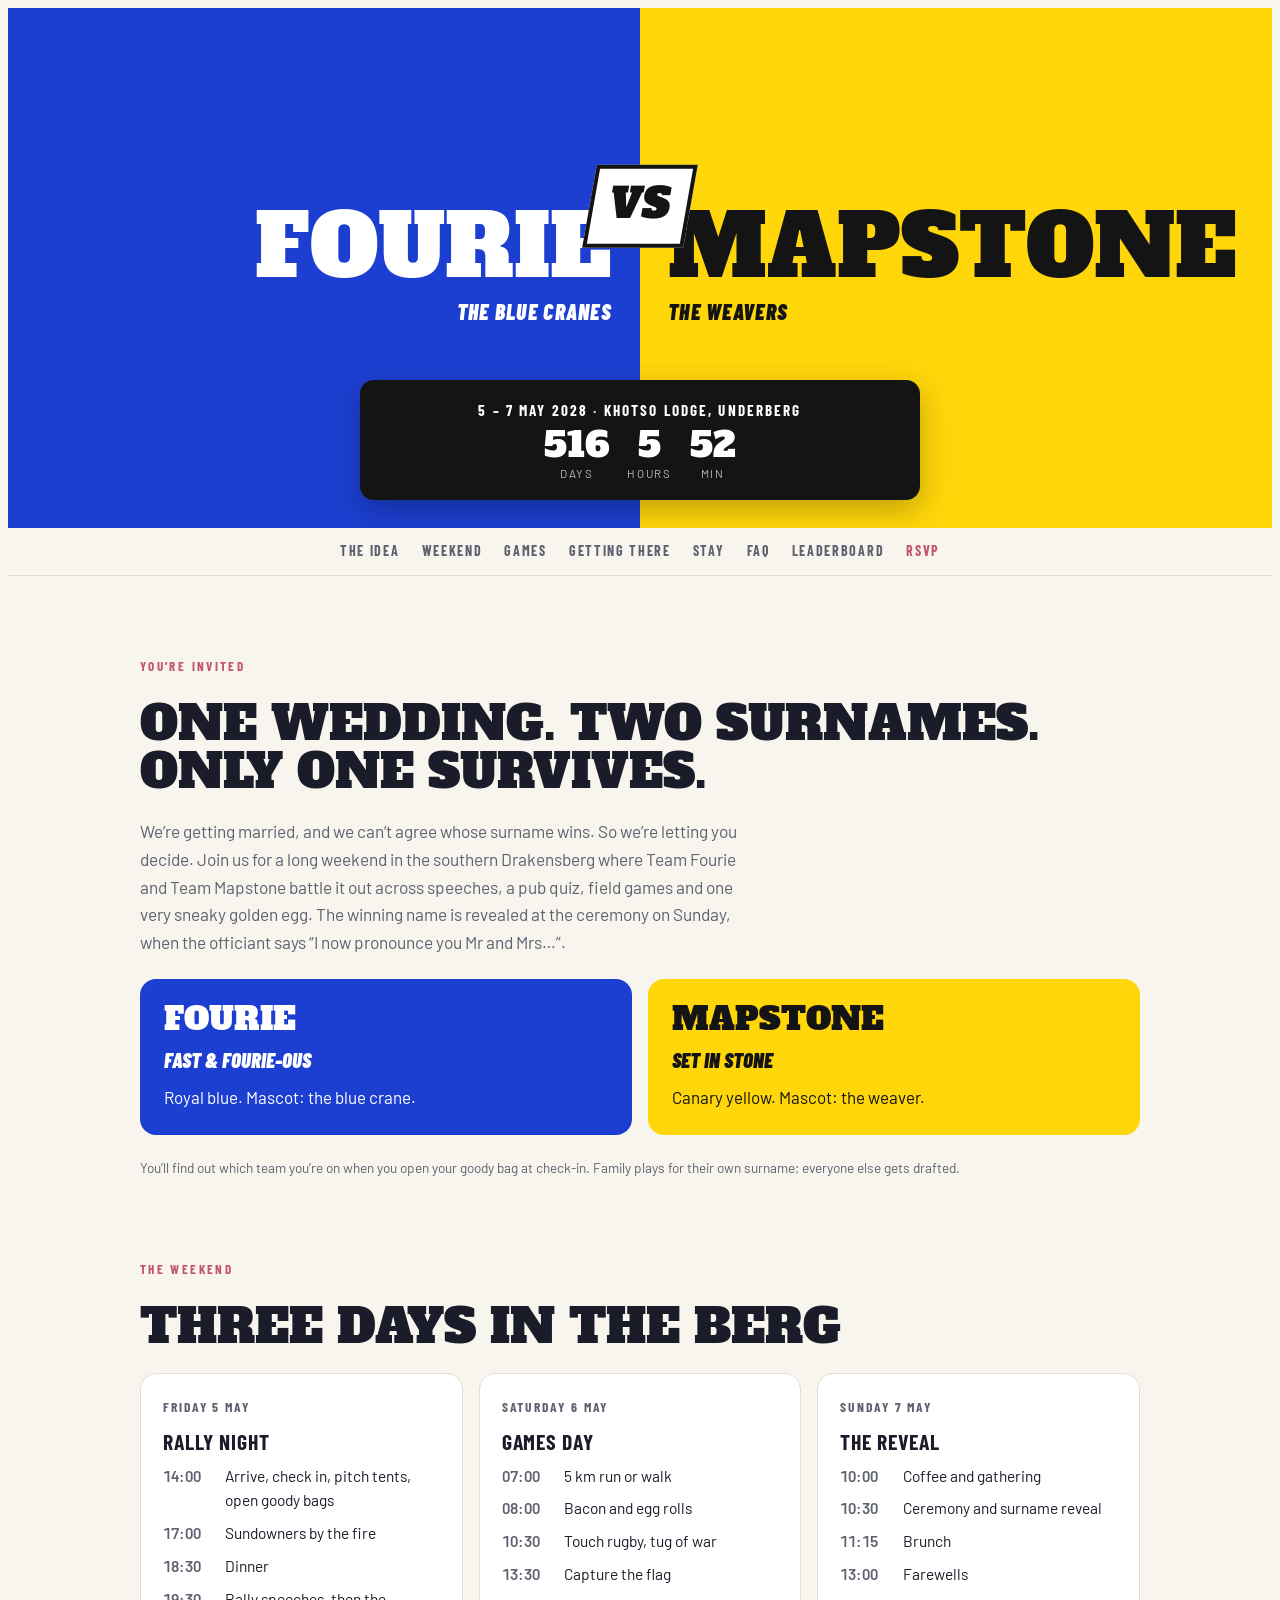
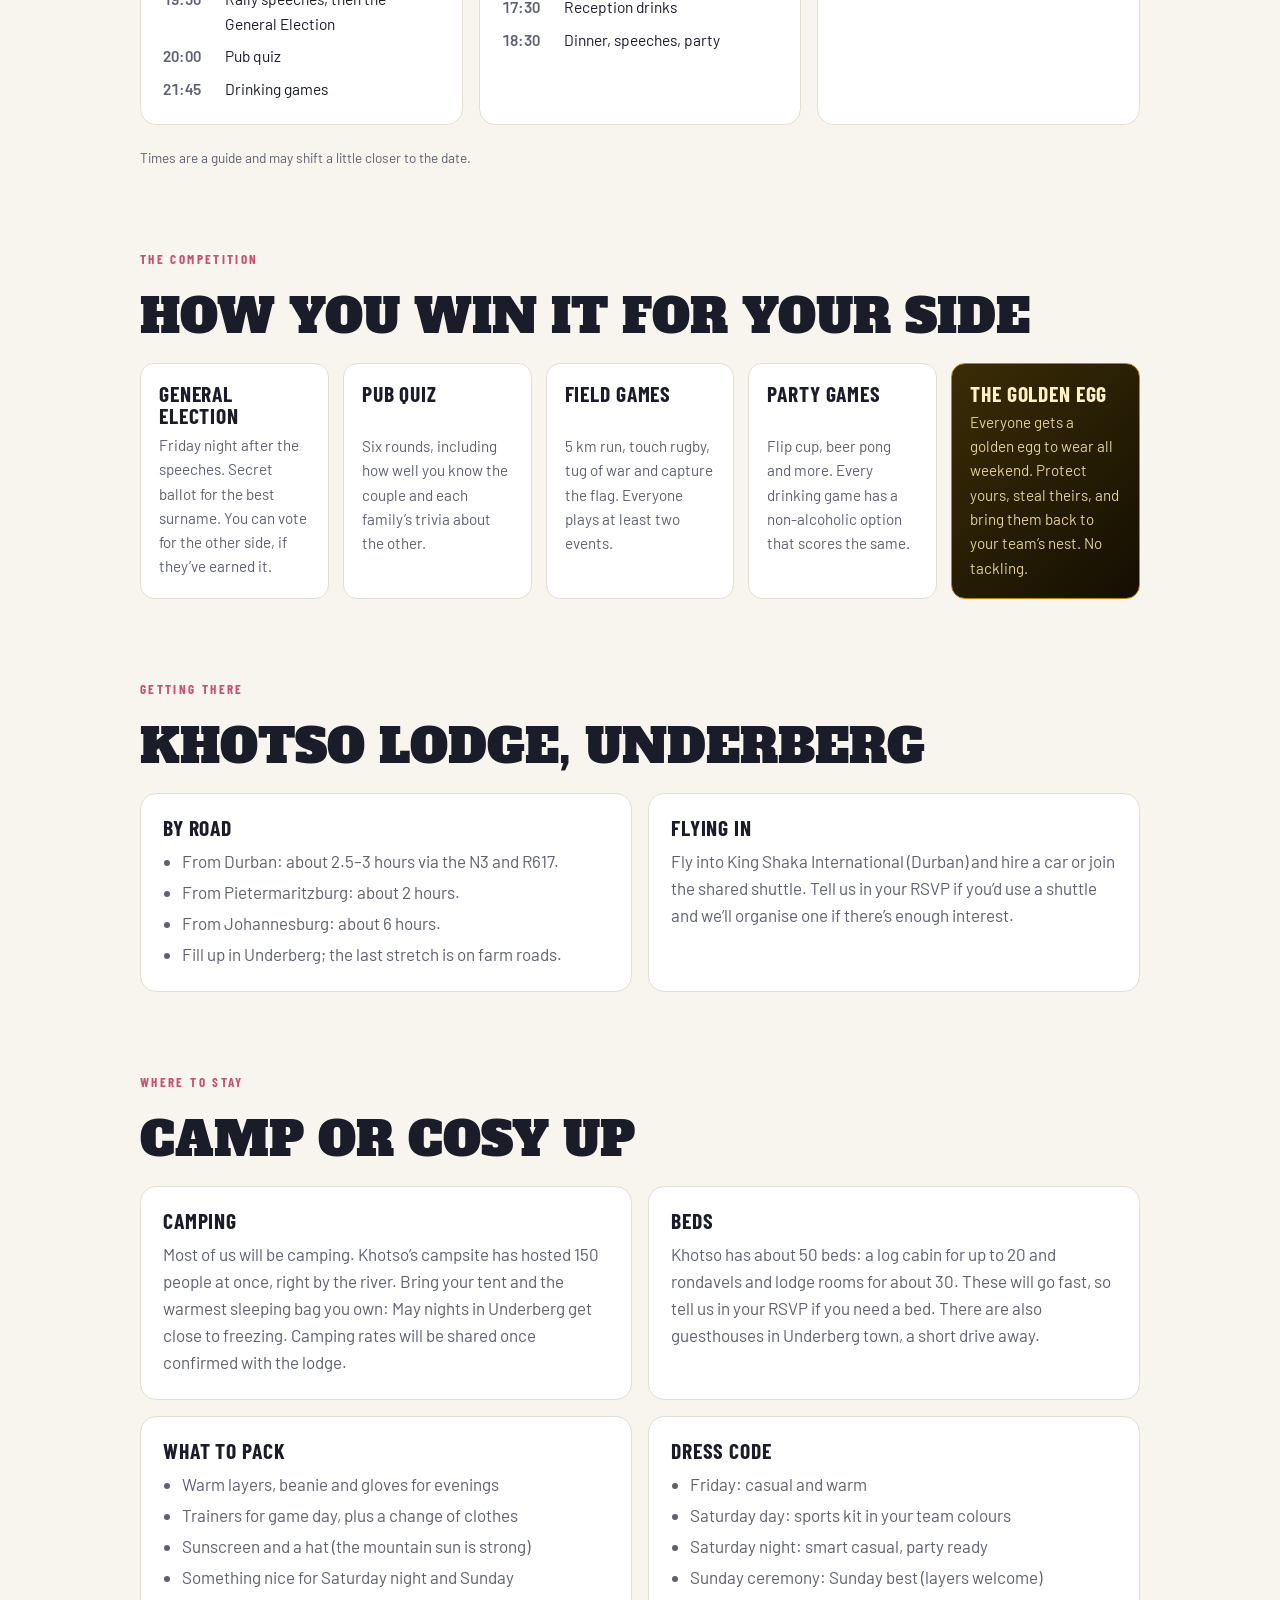
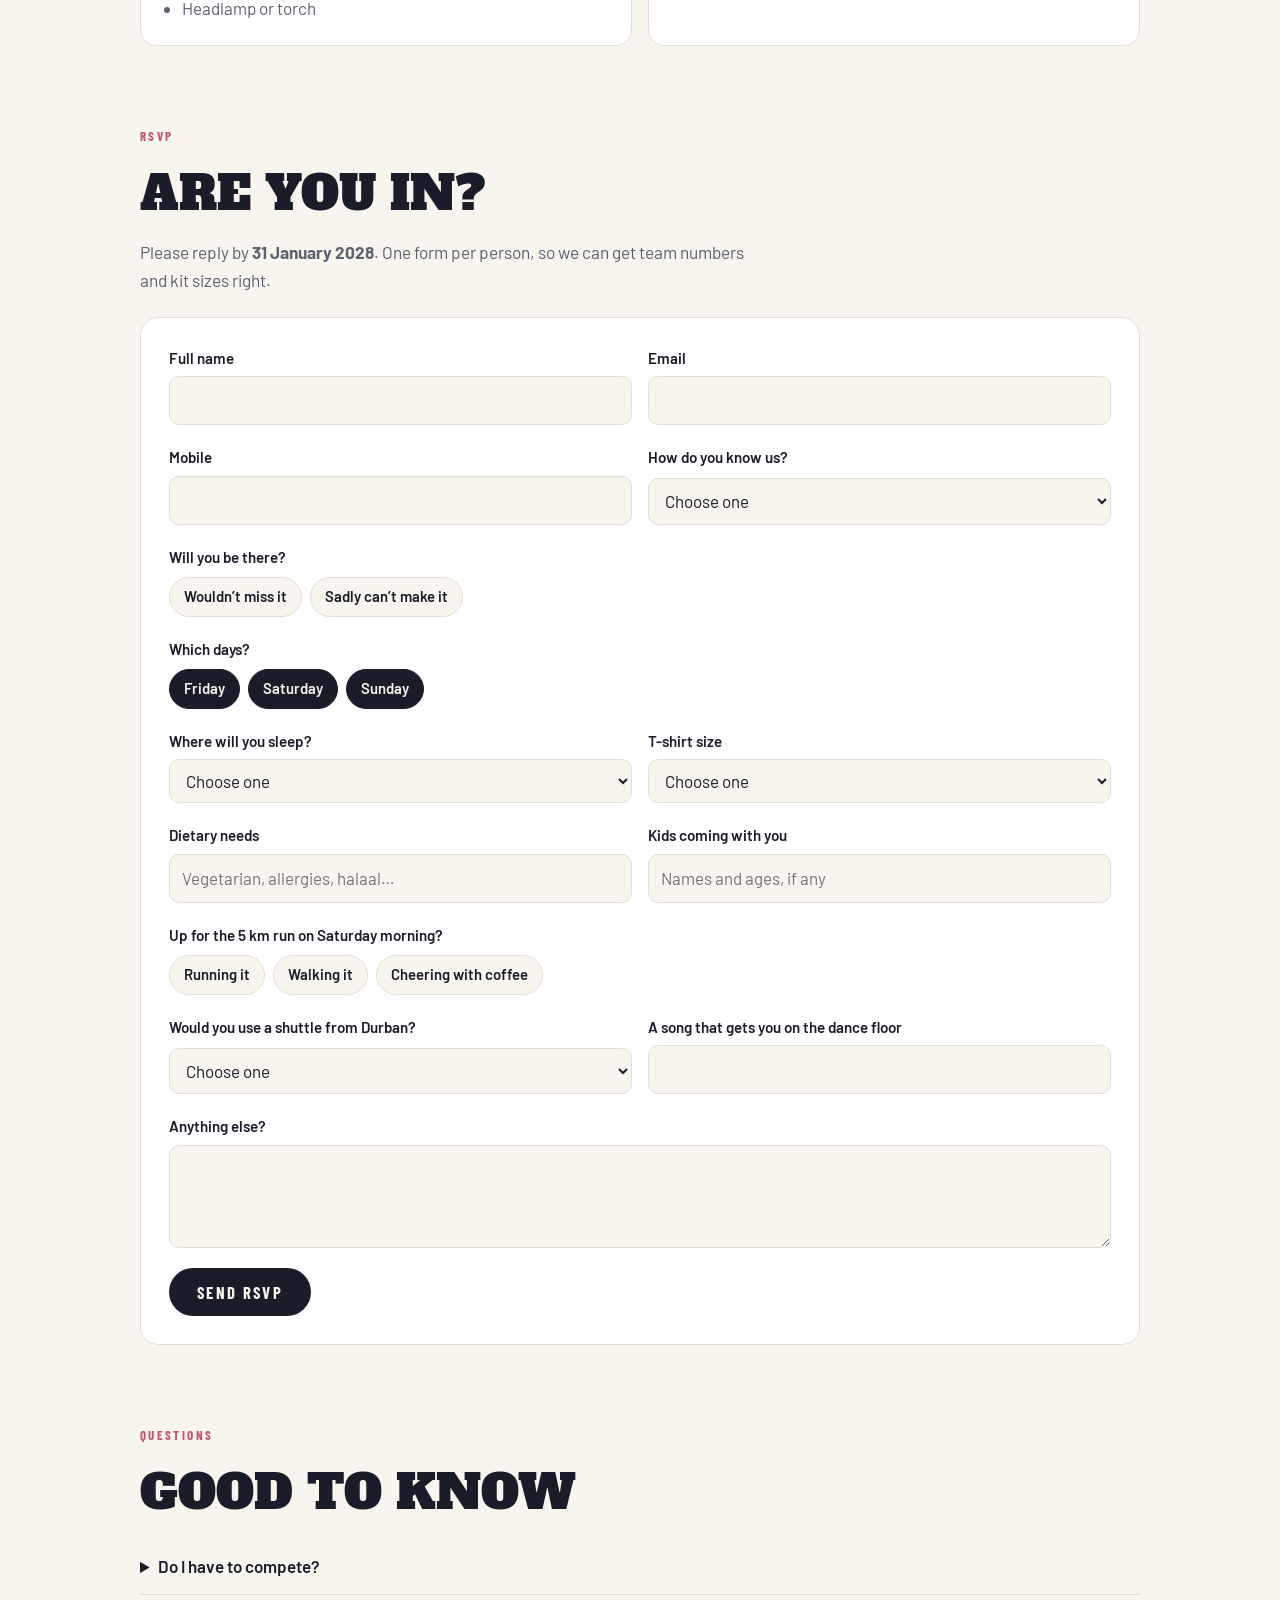
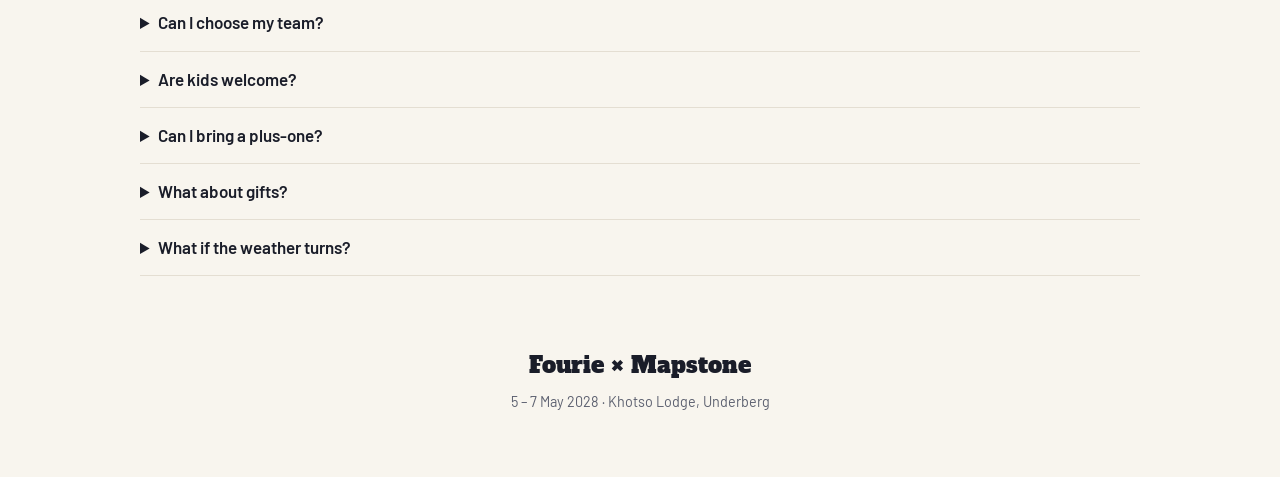
==== index.html @ 5e683407 "Add wedding site with RSVP, leaderboard and captains' room Guest site, public leaderboard and a PIN-" ====
<!doctype html>
<html lang="en"><head><meta charset="utf-8"><meta name="viewport" content="width=device-width,initial-scale=1,viewport-fit=cover">
<title>Fourie × Mapstone</title>
<link rel="preconnect" href="https://fonts.googleapis.com">
<link rel="stylesheet" href="https://fonts.googleapis.com/css2?family=Alfa+Slab+One&family=Barlow+Condensed:ital,wght@0,700;1,900&family=Barlow:wght@400;500;600&display=swap">
<style>
/* Layout: one long invitation page. Split blue/yellow hero with countdown, sticky nav, then content sections on a warm paper ground, RSVP form near the end. */
:root{
  --bg:#f8f5ee; --surface:#ffffff; --fg:#1a1d29; --muted:#5d6170; --line:#e4ded2;
  --blue:#1C3FD1; --midnight:#0A1450; --canary:#FFD60A; --ink:#141414; --accent:#C2546E;
  --slab:"Alfa Slab One", Rockwell, Georgia, serif;
  --cond:"Barlow Condensed", "Arial Narrow", sans-serif;
  --body:"Barlow", "Segoe UI", system-ui, sans-serif;
}
@media (prefers-color-scheme: dark){:root:not([data-theme="light"]){--bg:#11131a;--surface:#1a1d27;--fg:#eeede8;--muted:#a6a9b4;--line:#2c303d;--accent:#E9839B;color-scheme:dark}}
:root[data-theme="dark"]{--bg:#11131a;--surface:#1a1d27;--fg:#eeede8;--muted:#a6a9b4;--line:#2c303d;--accent:#E9839B;color-scheme:dark}
*{box-sizing:border-box}
html{scroll-behavior:smooth}
body{background:var(--bg);color:var(--fg);font-family:var(--body);font-size:17px;line-height:1.6}
h1,h2,h3{margin:0;text-wrap:balance;line-height:1.02}
h2{font-family:var(--slab);font-weight:400;font-size:clamp(2rem,5vw,3rem);text-transform:uppercase}
h3{font-family:var(--cond);font-weight:700;font-size:1.35rem;text-transform:uppercase;letter-spacing:.04em}
p{margin:0}
a{color:inherit}
.wrap{max-width:1040px;margin:0 auto;padding-inline:20px}
.label{font-family:var(--cond);font-weight:700;letter-spacing:.18em;text-transform:uppercase;font-size:.82rem;color:var(--accent)}
.lede{color:var(--muted);max-width:62ch;font-size:1.08rem}
section{padding-block:80px 0;scroll-margin-top:60px}
section > .wrap{display:grid;gap:22px}

/* hero */
.hero{display:grid;grid-template-columns:1fr 1fr;position:relative;min-height:520px}
.hero .s{display:grid;align-content:center;padding:48px 28px;gap:8px}
.hero .sf{background:var(--blue);color:#fff;justify-items:end;text-align:right}
.hero .sm{background:var(--canary);color:var(--ink)}
.hero .nm{font-family:var(--slab);font-size:clamp(2.4rem,7.5vw,5.4rem);line-height:.9;text-transform:uppercase}
.hero .sub{font-family:var(--cond);font-style:italic;font-weight:900;font-size:clamp(1rem,2vw,1.35rem);text-transform:uppercase;letter-spacing:.06em}
.hero .center{position:absolute;left:50%;bottom:28px;transform:translateX(-50%);background:var(--ink);color:#fff;padding:18px 26px;border-radius:14px;text-align:center;display:grid;gap:6px;width:min(560px,calc(100% - 40px));box-shadow:0 10px 30px rgba(0,0,0,.25)}
.hero .center .d{font-family:var(--cond);font-weight:700;letter-spacing:.14em;text-transform:uppercase;font-size:.95rem}
.count{display:flex;justify-content:center;gap:18px;font-variant-numeric:tabular-nums}
.count div{display:grid;justify-items:center}
.count b{font-family:var(--slab);font-weight:400;font-size:clamp(1.6rem,4vw,2.2rem);line-height:1}
.count span{font-size:.72rem;letter-spacing:.14em;text-transform:uppercase;color:#bbb}
.vs{position:absolute;left:50%;top:38%;transform:translate(-50%,-50%) skewX(-10deg);background:#fff;color:var(--ink);font-family:var(--slab);font-size:clamp(1.6rem,4vw,2.6rem);padding:2px 16px 6px;border:4px solid var(--ink)}

nav{position:sticky;top:env(safe-area-inset-top,0px);z-index:5;background:var(--bg);border-bottom:1px solid var(--line)}
nav .wrap{display:flex;gap:6px 22px;flex-wrap:wrap;justify-content:center;padding-block:12px}
nav a{font-family:var(--cond);font-weight:700;letter-spacing:.12em;text-transform:uppercase;font-size:.88rem;text-decoration:none;color:var(--muted)}
nav a:hover,nav a:focus-visible{color:var(--fg)}
nav a.rsvp{color:var(--accent)}

/* sides */
.sides{display:grid;grid-template-columns:1fr 1fr;gap:16px}
.side{border-radius:16px;padding:24px;display:grid;gap:8px}
.side.f{background:var(--blue);color:#fff}
.side.m{background:var(--canary);color:var(--ink)}
.side .t{font-family:var(--slab);font-size:2rem;text-transform:uppercase;line-height:1}
.side q{font-family:var(--cond);font-style:italic;font-weight:900;font-size:1.3rem;text-transform:uppercase;quotes:none}

/* schedule */
.days{display:grid;grid-template-columns:repeat(3,minmax(0,1fr));gap:16px}
.day{background:var(--surface);border:1px solid var(--line);border-radius:16px;padding:22px;display:grid;gap:12px;align-content:start}
.day .dt{font-family:var(--cond);font-weight:700;letter-spacing:.14em;text-transform:uppercase;font-size:.85rem;color:var(--muted)}
.day ol{list-style:none;margin:0;padding:0;display:grid;gap:8px}
.day li{display:grid;grid-template-columns:3.4rem 1fr;gap:8px;font-size:.97rem}
.day li time{font-variant-numeric:tabular-nums;color:var(--muted);font-weight:600}

/* games */
.games{display:grid;grid-template-columns:repeat(auto-fit,minmax(180px,1fr));gap:14px}
.game{border:1px solid var(--line);border-radius:14px;padding:18px;display:grid;gap:6px;background:var(--surface)}
.game p{color:var(--muted);font-size:.95rem}
.game.gold{background:linear-gradient(135deg,#3a2c05,#140f03);color:#fff1c4;border-color:#b8860b}
.game.gold p{color:#e0cf98}

/* info */
.info{display:grid;grid-template-columns:repeat(2,minmax(0,1fr));gap:16px}
.box{background:var(--surface);border:1px solid var(--line);border-radius:16px;padding:22px;display:grid;gap:10px;align-content:start;min-width:0}
.box ul{margin:0;padding-left:1.1em;display:grid;gap:4px;color:var(--muted)}
.box p{color:var(--muted)}

/* rsvp */
form{background:var(--surface);border:1px solid var(--line);border-radius:18px;padding:28px;display:grid;gap:20px}
.row{display:grid;grid-template-columns:1fr 1fr;gap:16px}
.field{display:grid;gap:6px;min-width:0}
label,.legend{font-weight:600;font-size:.95rem}
input[type=text],input[type=email],input[type=tel],input[type=number],select,textarea{font:inherit;color:var(--fg);background:var(--bg);border:1.5px solid var(--line);border-radius:10px;padding:10px 12px;width:100%}
input:focus-visible,select:focus-visible,textarea:focus-visible,button:focus-visible{outline:3px solid var(--blue);outline-offset:2px}
fieldset{border:0;padding:0;margin:0;display:grid;gap:8px}
.opts{display:flex;flex-wrap:wrap;gap:8px}
.opt{position:relative}
.opt input{position:absolute;opacity:0;inset:0;cursor:pointer}
.opt span{display:inline-block;border:1.5px solid var(--line);border-radius:999px;padding:7px 14px;font-size:.93rem;background:var(--bg)}
.opt input:checked + span{background:var(--fg);color:var(--bg);border-color:var(--fg)}
.opt input:focus-visible + span{outline:3px solid var(--blue);outline-offset:2px}
.hint{font-size:.85rem;color:var(--muted)}
button{font-family:var(--cond);font-weight:700;letter-spacing:.14em;text-transform:uppercase;font-size:1.05rem;background:var(--fg);color:var(--bg);border:0;border-radius:999px;padding:14px 28px;cursor:pointer;justify-self:start}
.done{border-radius:12px;padding:16px 18px;background:color-mix(in srgb,var(--accent) 12%,var(--surface));border:1px solid var(--accent)}

details{border-bottom:1px solid var(--line);padding-block:14px}
summary{cursor:pointer;font-weight:600}
details p{color:var(--muted);margin-top:8px}
footer{padding-block:72px 56px;text-align:center;color:var(--muted);font-size:.9rem}
footer b{font-family:var(--slab);font-weight:400;font-size:1.4rem;color:var(--fg);display:block;margin-bottom:6px}

@media (max-width:760px){
  .days,.info,.sides,.row{grid-template-columns:1fr}
}
@media (max-width:560px){
  .hero{grid-template-columns:1fr;min-height:0}
  .hero .s{padding:40px 20px}
  .hero .sf{justify-items:start;text-align:left}
  .hero .center{position:static;transform:none;width:auto;border-radius:0}
  .vs{top:33%}
  form{padding:20px}
}
</style>
</head><body>

<header class="hero">
  <div class="s sf"><span class="nm">Fourie</span><span class="sub">The Blue Cranes</span></div>
  <div class="s sm"><span class="nm">Mapstone</span><span class="sub">The Weavers</span></div>
  <div class="vs" aria-hidden="true">VS</div>
  <div class="center">
    <span class="d">5 – 7 May 2028 · Khotso Lodge, Underberg</span>
    <div class="count" id="count" aria-label="Countdown to the wedding">
      <div><b id="cd-d">–</b><span>days</span></div>
      <div><b id="cd-h">–</b><span>hours</span></div>
      <div><b id="cd-m">–</b><span>min</span></div>
    </div>
  </div>
</header>

<nav aria-label="Sections"><div class="wrap">
  <a href="#story">The idea</a><a href="#weekend">Weekend</a><a href="#games">Games</a><a href="#travel">Getting there</a><a href="#stay">Stay</a><a href="#faq">FAQ</a><a href="leaderboard.html">Leaderboard</a><a href="#rsvp" class="rsvp">RSVP</a>
</div></nav>

<section id="story"><div class="wrap">
  <div class="label">You’re invited</div>
  <h2>One wedding. Two surnames. Only one survives.</h2>
  <p class="lede">We’re getting married, and we can’t agree whose surname wins. So we’re letting you decide. Join us for a long weekend in the southern Drakensberg where Team Fourie and Team Mapstone battle it out across speeches, a pub quiz, field games and one very sneaky golden egg. The winning name is revealed at the ceremony on Sunday, when the officiant says “I now pronounce you Mr and Mrs…”.</p>
  <div class="sides">
    <div class="side f"><span class="t">Fourie</span><q>Fast &amp; Fourie-ous</q><p>Royal blue. Mascot: the blue crane.</p></div>
    <div class="side m"><span class="t">Mapstone</span><q>Set in Stone</q><p>Canary yellow. Mascot: the weaver.</p></div>
  </div>
  <p class="hint">You’ll find out which team you’re on when you open your goody bag at check-in. Family plays for their own surname; everyone else gets drafted.</p>
</div></section>

<section id="weekend"><div class="wrap">
  <div class="label">The weekend</div>
  <h2>Three days in the Berg</h2>
  <div class="days">
    <div class="day"><span class="dt">Friday 5 May</span><h3>Rally Night</h3>
      <ol><li><time>14:00</time>Arrive, check in, pitch tents, open goody bags</li><li><time>17:00</time>Sundowners by the fire</li><li><time>18:30</time>Dinner</li><li><time>19:30</time>Rally speeches, then the General Election</li><li><time>20:00</time>Pub quiz</li><li><time>21:45</time>Drinking games</li></ol></div>
    <div class="day"><span class="dt">Saturday 6 May</span><h3>Games Day</h3>
      <ol><li><time>07:00</time>5 km run or walk</li><li><time>08:00</time>Bacon and egg rolls</li><li><time>10:30</time>Touch rugby, tug of war</li><li><time>13:30</time>Capture the flag</li><li><time>17:30</time>Reception drinks</li><li><time>18:30</time>Dinner, speeches, party</li></ol></div>
    <div class="day"><span class="dt">Sunday 7 May</span><h3>The Reveal</h3>
      <ol><li><time>10:00</time>Coffee and gathering</li><li><time>10:30</time>Ceremony and surname reveal</li><li><time>11:15</time>Brunch</li><li><time>13:00</time>Farewells</li></ol></div>
  </div>
  <p class="hint">Times are a guide and may shift a little closer to the date.</p>
</div></section>

<section id="games"><div class="wrap">
  <div class="label">The competition</div>
  <h2>How you win it for your side</h2>
  <div class="games">
    <div class="game"><h3>General Election</h3><p>Friday night after the speeches. Secret ballot for the best surname. You can vote for the other side, if they’ve earned it.</p></div>
    <div class="game"><h3>Pub Quiz</h3><p>Six rounds, including how well you know the couple and each family’s trivia about the other.</p></div>
    <div class="game"><h3>Field Games</h3><p>5 km run, touch rugby, tug of war and capture the flag. Everyone plays at least two events.</p></div>
    <div class="game"><h3>Party Games</h3><p>Flip cup, beer pong and more. Every drinking game has a non-alcoholic option that scores the same.</p></div>
    <div class="game gold"><h3>The Golden Egg</h3><p>Everyone gets a golden egg to wear all weekend. Protect yours, steal theirs, and bring them back to your team’s nest. No tackling.</p></div>
  </div>
</div></section>

<section id="travel"><div class="wrap">
  <div class="label">Getting there</div>
  <h2>Khotso Lodge, Underberg</h2>
  <div class="info">
    <div class="box"><h3>By road</h3>
      <ul><li>From Durban: about 2.5–3 hours via the N3 and R617.</li><li>From Pietermaritzburg: about 2 hours.</li><li>From Johannesburg: about 6 hours.</li><li>Fill up in Underberg; the last stretch is on farm roads.</li></ul>
    </div>
    <div class="box"><h3>Flying in</h3>
      <p>Fly into King Shaka International (Durban) and hire a car or join the shared shuttle. Tell us in your RSVP if you’d use a shuttle and we’ll organise one if there’s enough interest.</p>
    </div>
  </div>
</div></section>

<section id="stay"><div class="wrap">
  <div class="label">Where to stay</div>
  <h2>Camp or cosy up</h2>
  <div class="info">
    <div class="box"><h3>Camping</h3><p>Most of us will be camping. Khotso’s campsite has hosted 150 people at once, right by the river. Bring your tent and the warmest sleeping bag you own: May nights in Underberg get close to freezing. Camping rates will be shared once confirmed with the lodge.</p></div>
    <div class="box"><h3>Beds</h3><p>Khotso has about 50 beds: a log cabin for up to 20 and rondavels and lodge rooms for about 30. These will go fast, so tell us in your RSVP if you need a bed. There are also guesthouses in Underberg town, a short drive away.</p></div>
    <div class="box"><h3>What to pack</h3><ul><li>Warm layers, beanie and gloves for evenings</li><li>Trainers for game day, plus a change of clothes</li><li>Sunscreen and a hat (the mountain sun is strong)</li><li>Something nice for Saturday night and Sunday</li><li>Headlamp or torch</li></ul></div>
    <div class="box"><h3>Dress code</h3><ul><li>Friday: casual and warm</li><li>Saturday day: sports kit in your team colours</li><li>Saturday night: smart casual, party ready</li><li>Sunday ceremony: Sunday best (layers welcome)</li></ul></div>
  </div>
</div></section>

<section id="rsvp"><div class="wrap">
  <div class="label">RSVP</div>
  <h2>Are you in?</h2>
  <p class="lede">Please reply by <strong>31 January 2028</strong>. One form per person, so we can get team numbers and kit sizes right.</p>
  <form id="rsvp-form" novalidate>
    <div class="row">
      <div class="field"><label for="f-name">Full name</label><input type="text" id="f-name" name="name" autocomplete="name" required></div>
      <div class="field"><label for="f-email">Email</label><input type="email" id="f-email" name="email" autocomplete="email" required></div>
    </div>
    <div class="row">
      <div class="field"><label for="f-phone">Mobile</label><input type="tel" id="f-phone" name="phone" autocomplete="tel"></div>
      <div class="field"><label for="f-side">How do you know us?</label>
        <select id="f-side" name="side"><option value="">Choose one</option><option>Fourie family</option><option>Mapstone family</option><option>Friend</option><option>Plus-one of a guest</option></select></div>
    </div>
    <fieldset><span class="legend" id="lg-att">Will you be there?</span>
      <div class="opts" role="radiogroup" aria-labelledby="lg-att">
        <label class="opt"><input type="radio" id="att-yes" name="attending" value="yes" required><span>Wouldn’t miss it</span></label>
        <label class="opt"><input type="radio" id="att-no" name="attending" value="no"><span>Sadly can’t make it</span></label>
      </div></fieldset>
    <fieldset id="days-set"><span class="legend" id="lg-days">Which days?</span>
      <div class="opts" aria-labelledby="lg-days">
        <label class="opt"><input type="checkbox" id="d-fri" name="days" value="Fri" checked><span>Friday</span></label>
        <label class="opt"><input type="checkbox" id="d-sat" name="days" value="Sat" checked><span>Saturday</span></label>
        <label class="opt"><input type="checkbox" id="d-sun" name="days" value="Sun" checked><span>Sunday</span></label>
      </div></fieldset>
    <div class="row">
      <div class="field"><label for="f-stay">Where will you sleep?</label>
        <select id="f-stay" name="stay"><option value="">Choose one</option><option>Camping</option><option>Lodge room</option><option>Staying nearby</option><option>Not sure yet</option></select></div>
      <div class="field"><label for="f-size">T-shirt size</label>
        <select id="f-size" name="size"><option value="">Choose one</option><option>XS</option><option>S</option><option>M</option><option>L</option><option>XL</option><option>XXL</option><option>3XL</option><option>Kids</option></select></div>
    </div>
    <div class="row">
      <div class="field"><label for="f-diet">Dietary needs</label><input type="text" id="f-diet" name="diet" placeholder="Vegetarian, allergies, halaal…"></div>
      <div class="field"><label for="f-kids">Kids coming with you</label><input type="text" id="f-kids" name="kids" placeholder="Names and ages, if any"></div>
    </div>
    <fieldset><span class="legend" id="lg-run">Up for the 5 km run on Saturday morning?</span>
      <div class="opts" aria-labelledby="lg-run">
        <label class="opt"><input type="radio" id="run-run" name="run" value="run"><span>Running it</span></label>
        <label class="opt"><input type="radio" id="run-walk" name="run" value="walk"><span>Walking it</span></label>
        <label class="opt"><input type="radio" id="run-cheer" name="run" value="cheer"><span>Cheering with coffee</span></label>
      </div></fieldset>
    <div class="row">
      <div class="field"><label for="f-shuttle">Would you use a shuttle from Durban?</label>
        <select id="f-shuttle" name="shuttle"><option value="">Choose one</option><option>Yes</option><option>Maybe</option><option>No, I’m driving</option></select></div>
      <div class="field"><label for="f-song">A song that gets you on the dance floor</label><input type="text" id="f-song" name="song"></div>
    </div>
    <div class="field"><label for="f-note">Anything else?</label><textarea id="f-note" name="note" rows="3"></textarea></div>
    <p class="hint" id="f-err" role="alert" hidden></p>
    <button type="submit" id="f-submit">Send RSVP</button>
    <div class="done" id="f-done" hidden></div>
  </form>
</div></section>

<section id="faq"><div class="wrap">
  <div class="label">Questions</div>
  <h2>Good to know</h2>
  <div>
    <details><summary>Do I have to compete?</summary><p>Not at all. There are cheering, refereeing and scorekeeping jobs too, and the Golden Egg is about sneakiness, not fitness.</p></details>
    <details><summary>Can I choose my team?</summary><p>Family plays for their own surname. Everyone else gets drafted by the captains in February 2028. Bribes to the captains are welcome but not guaranteed to work.</p></details>
    <details><summary>Are kids welcome?</summary><p>Yes. Kids get their own events that still score points for their team.</p></details>
    <details><summary>Can I bring a plus-one?</summary><p>If your invitation names a plus-one, yes. Ask them to fill in their own RSVP so they get their own kit.</p></details>
    <details><summary>What about gifts?</summary><p>Your company for the weekend is the gift. Registry details, if any, will be added here closer to the time.</p></details>
    <details><summary>What if the weather turns?</summary><p>Every outdoor event has an indoor backup. Pack warm either way.</p></details>
  </div>
</div></section>

<footer><b>Fourie × Mapstone</b>5 – 7 May 2028 · Khotso Lodge, Underberg</footer>

<script src="assets/config.js"></script>
<script>
const RSVP_ENDPOINT = (window.WEDDING_API || "").trim();

(function countdown(){
  const target = new Date("2028-05-05T14:00:00+02:00").getTime();
  const d = document.getElementById("cd-d"), h = document.getElementById("cd-h"), m = document.getElementById("cd-m");
  function tick(){
    let ms = Math.max(0, target - Date.now());
    const days = Math.floor(ms / 864e5); ms -= days * 864e5;
    const hrs = Math.floor(ms / 36e5); ms -= hrs * 36e5;
    d.textContent = days; h.textContent = hrs; m.textContent = Math.floor(ms / 6e4);
  }
  tick(); setInterval(tick, 30000);
})();

(function rsvp(){
  const form = document.getElementById("rsvp-form");
  const err = document.getElementById("f-err"), done = document.getElementById("f-done"), btn = document.getElementById("f-submit");
  const daysSet = document.getElementById("days-set");
  form.addEventListener("change", e => {
    if (e.target.name === "attending") daysSet.hidden = e.target.value === "no";
  });
  form.addEventListener("submit", async e => {
    e.preventDefault();
    err.hidden = true;
    const fd = new FormData(form);
    const missing = [];
    if (!fd.get("name")?.trim()) missing.push("your name");
    if (!/^\S+@\S+\.\S+$/.test(fd.get("email") || "")) missing.push("a valid email");
    if (!fd.get("attending")) missing.push("whether you’re coming");
    if (missing.length){ err.textContent = "Please add " + missing.join(", ") + "."; err.hidden = false; return; }
    const data = Object.fromEntries(fd.entries());
    data.days = fd.getAll("days").join(", ");
    data.submitted = new Date().toISOString();
    const first = data.name.trim().split(" ")[0];
    if (!RSVP_ENDPOINT){
      done.textContent = "Preview only: this RSVP was not sent anywhere. Once the RSVP sheet is connected, " + first + "’s reply will land in the couple’s spreadsheet.";
      done.hidden = false; return;
    }
    btn.disabled = true; btn.textContent = "Sending…";
    try{
      const res = await fetch(RSVP_ENDPOINT, { method: "POST", headers: { "Content-Type": "text/plain;charset=utf-8" }, body: JSON.stringify(Object.assign({ action: "rsvp" }, data)) });
      const out = await res.json();
      if (!out.ok) throw new Error(out.error);
      form.querySelectorAll("input,select,textarea,button").forEach(el => el.disabled = true);
      done.textContent = data.attending === "yes"
        ? "Thanks " + first + ", you’re on the list. Start training. Your team will be revealed at check-in."
        : "Thanks " + first + ". We’ll miss you, and we’ll raise a glass for you.";
      done.hidden = false;
      btn.textContent = "Sent";
    }catch(_){
      err.textContent = "That didn’t send. Check your connection and try again.";
      err.hidden = false;
      btn.disabled = false; btn.textContent = "Send RSVP";
    }
  });
})();
</script>
</body></html>
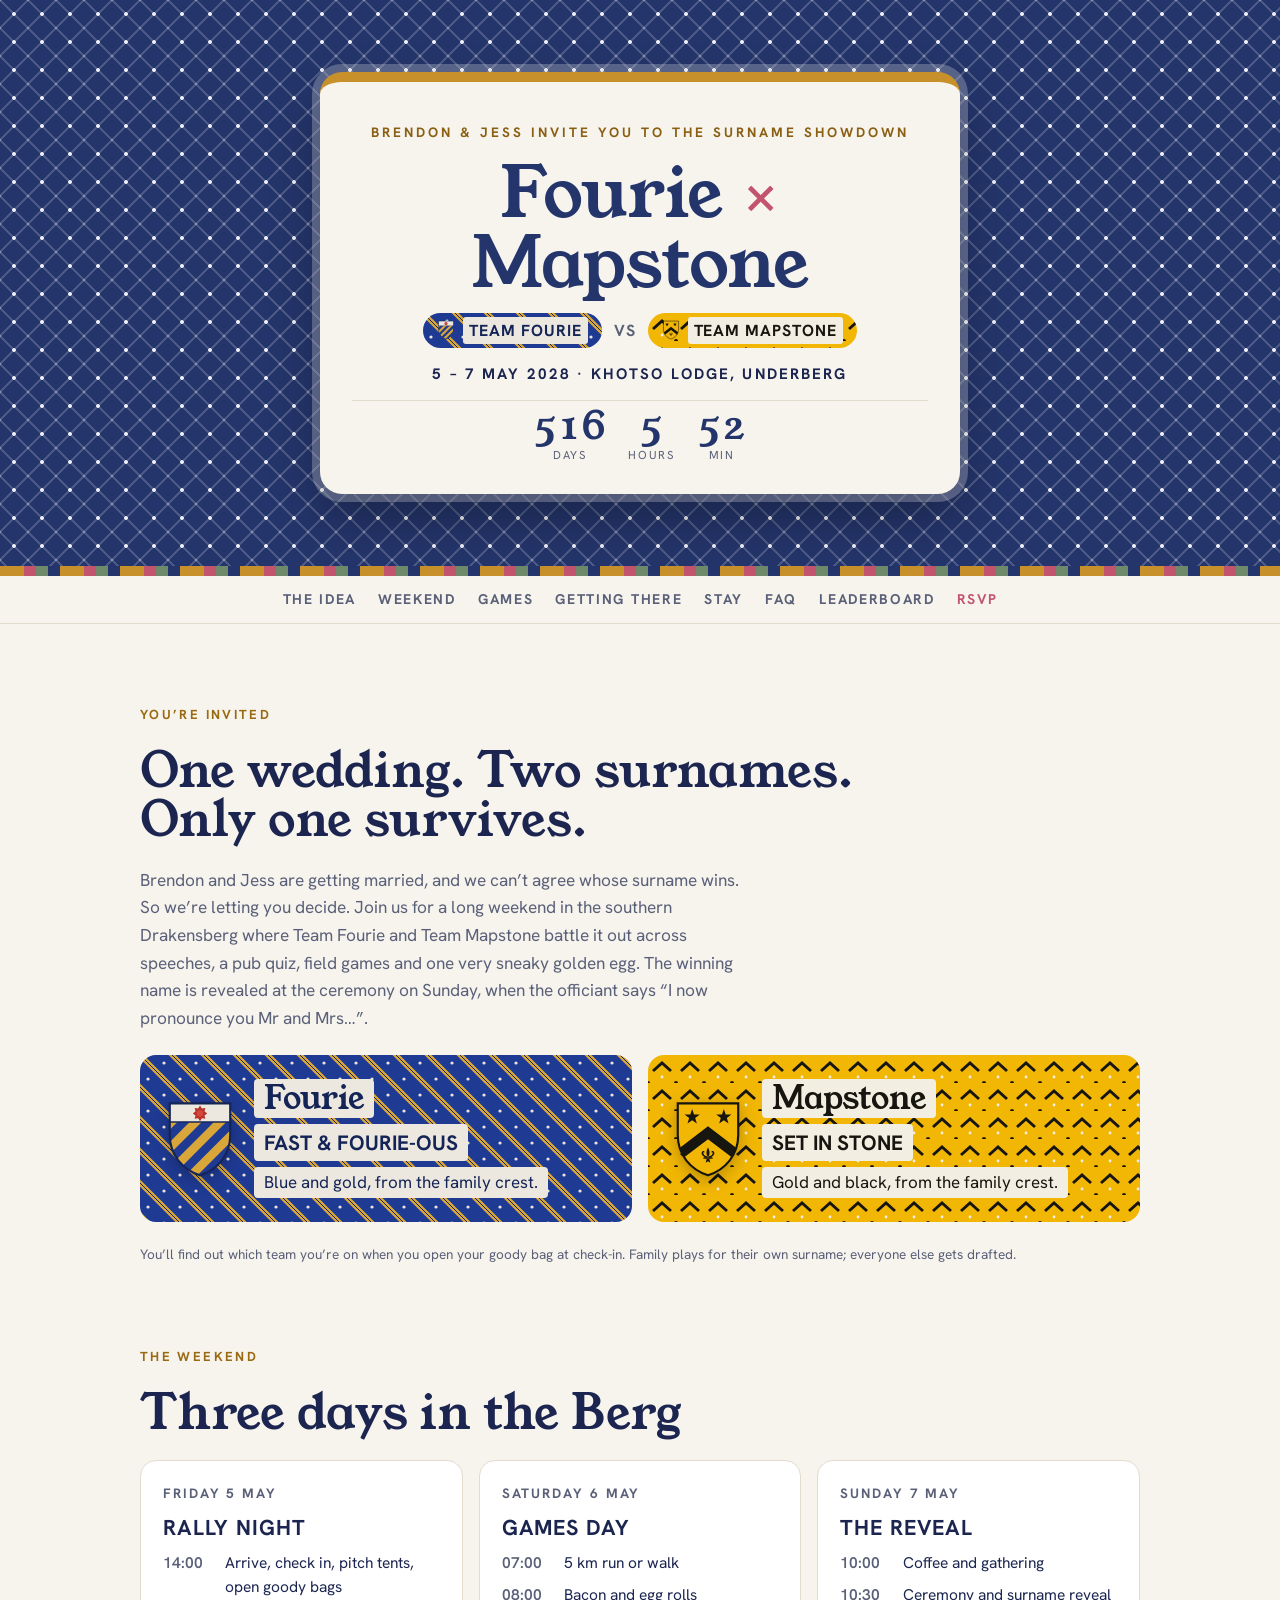
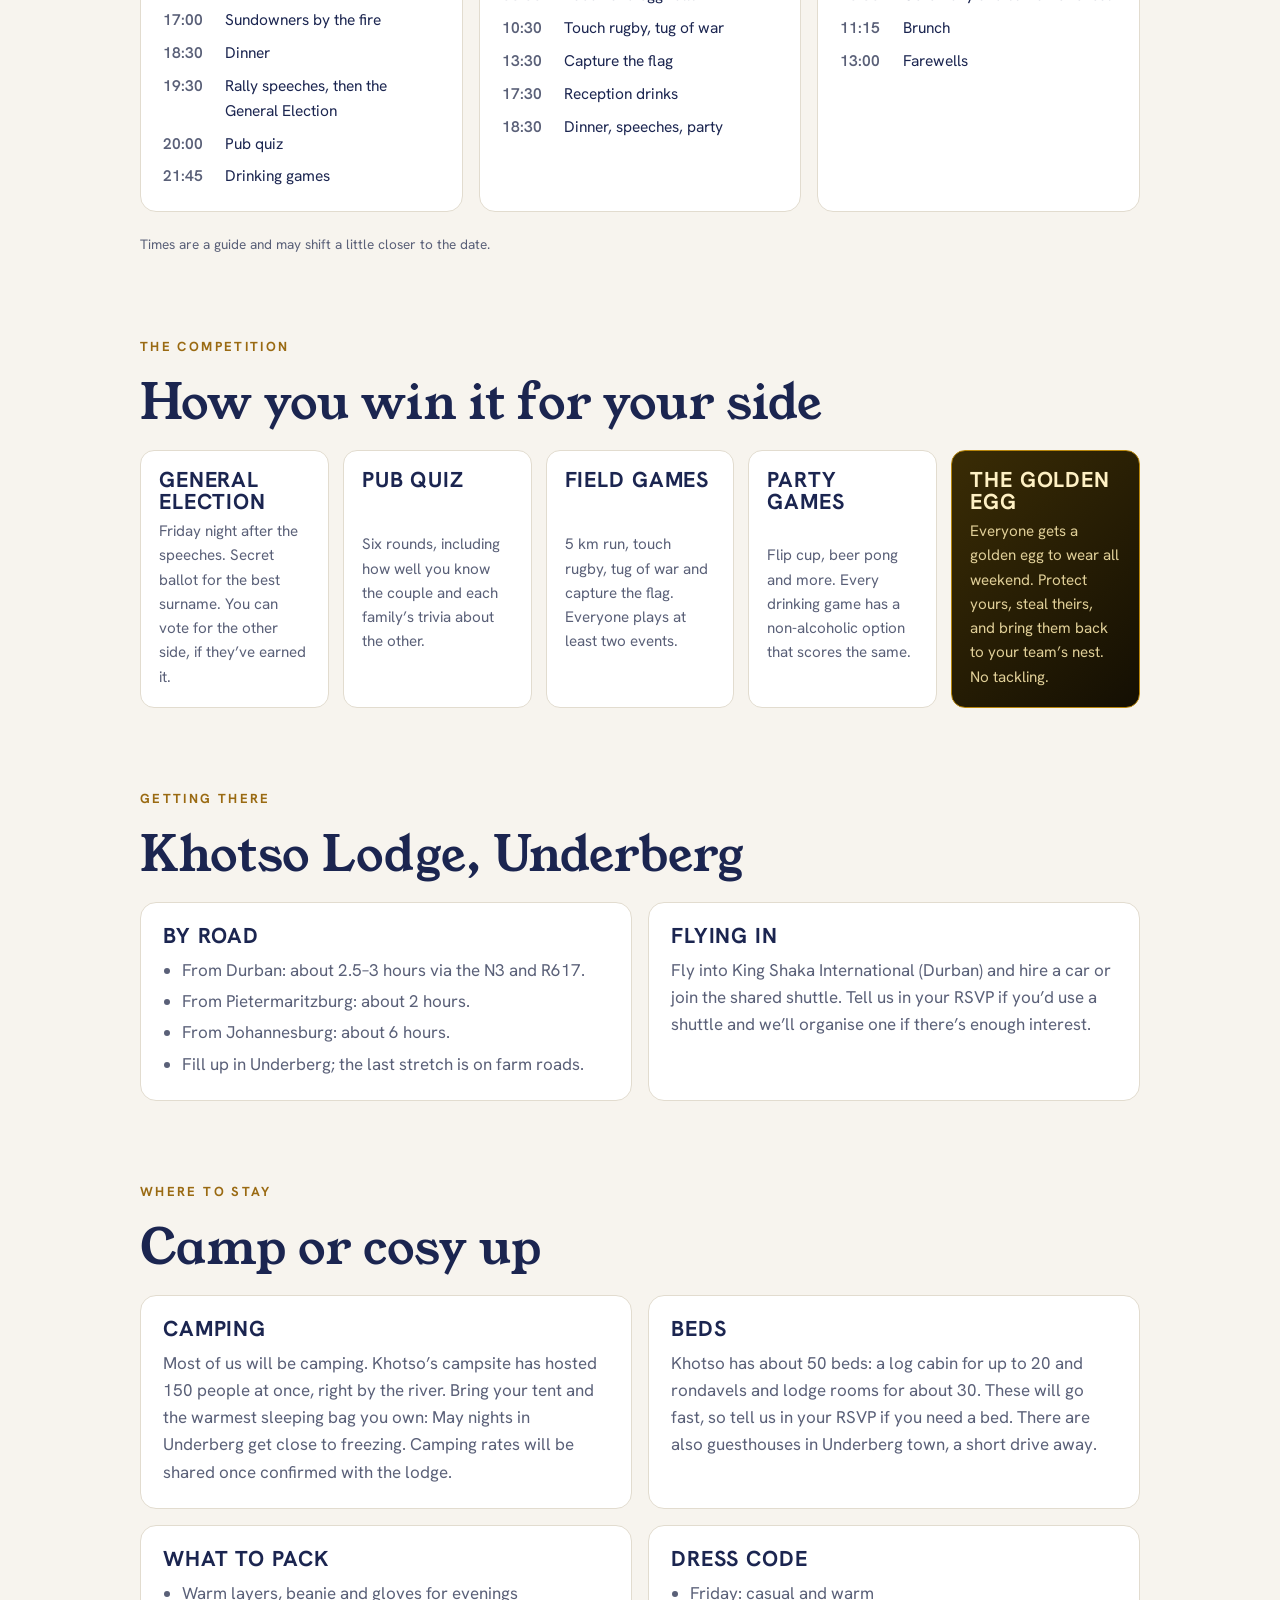
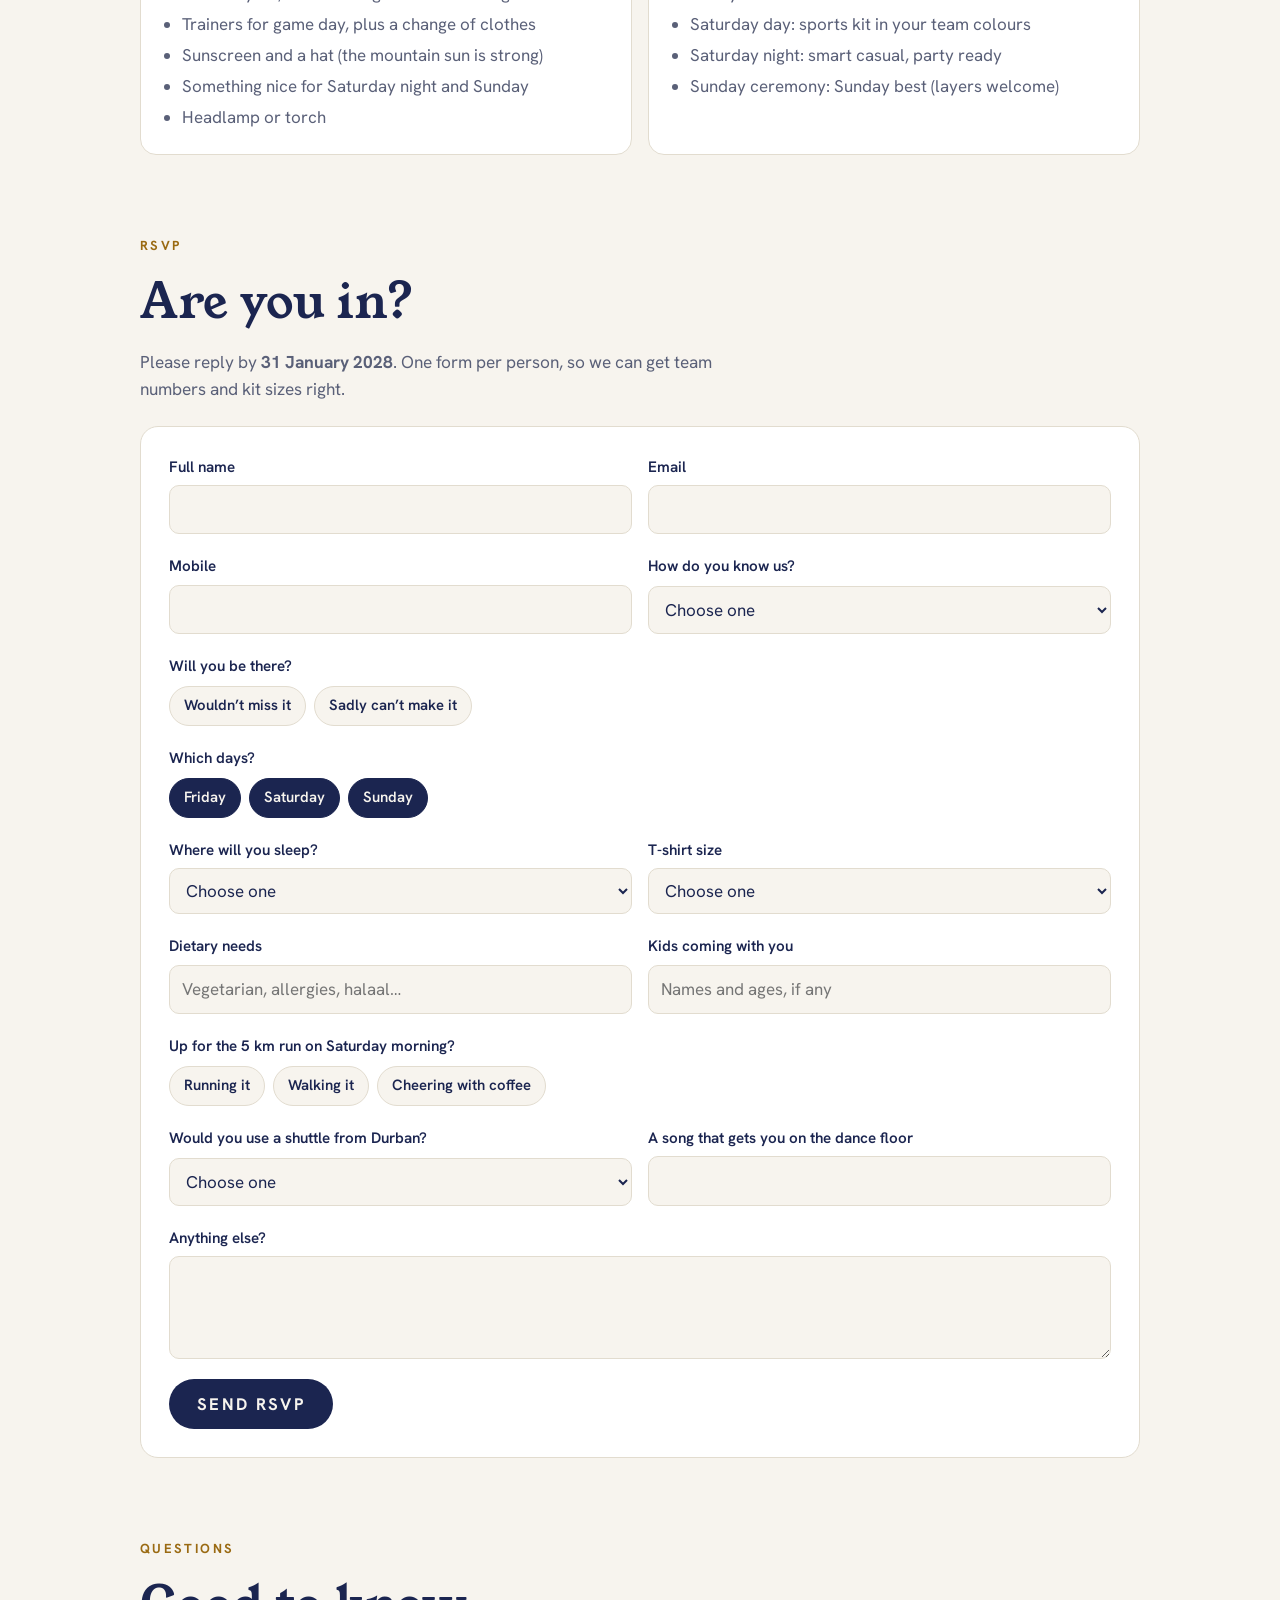
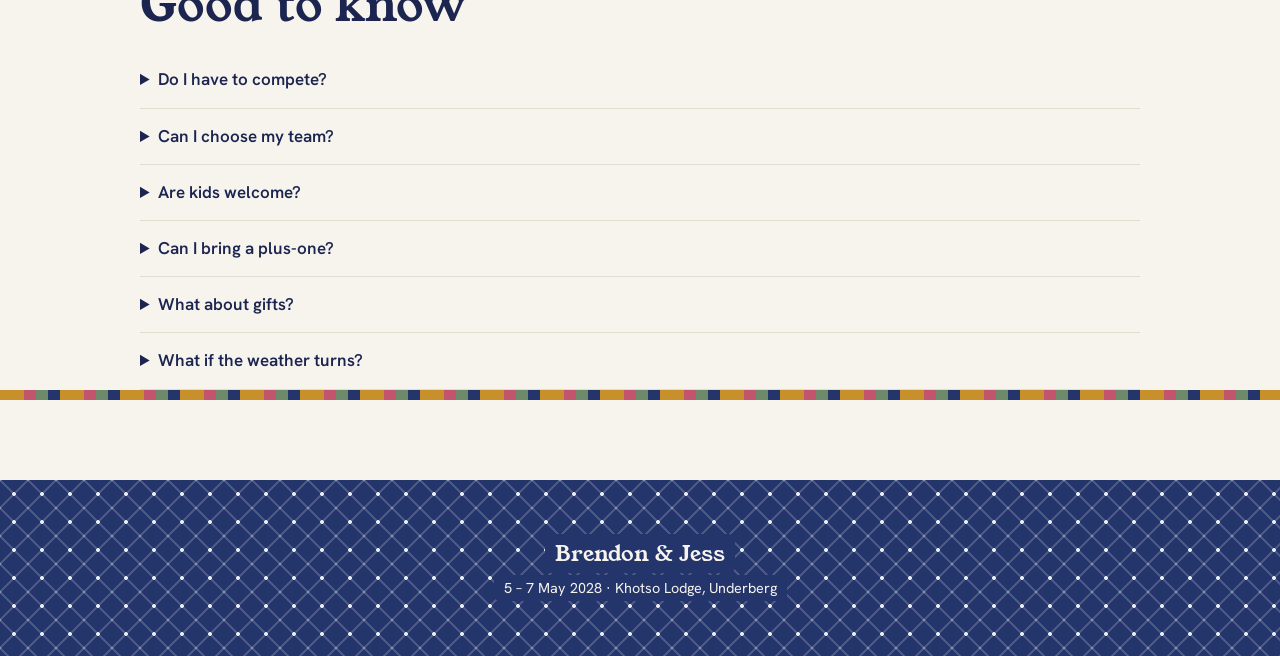
==== commit 669c6c05: "Restyle site in shweshwe and rebrand teams from the family crests Indigo shweshwe hero and palette f" ====
--- a/index.html
+++ b/index.html
@@ -1,24 +1,29 @@
 <!doctype html>
 <html lang="en"><head><meta charset="utf-8"><meta name="viewport" content="width=device-width,initial-scale=1,viewport-fit=cover">
-<title>Fourie × Mapstone</title>
+<title>Brendon &amp; Jess · Fourie × Mapstone</title>
 <link rel="preconnect" href="https://fonts.googleapis.com">
-<link rel="stylesheet" href="https://fonts.googleapis.com/css2?family=Alfa+Slab+One&family=Barlow+Condensed:ital,wght@0,700;1,900&family=Barlow:wght@400;500;600&display=swap">
+<link rel="stylesheet" href="https://fonts.googleapis.com/css2?family=Young+Serif&family=Hanken+Grotesk:wght@400;500;600;700&display=swap">
 <style>
 /* Layout: one long invitation page. Split blue/yellow hero with countdown, sticky nav, then content sections on a warm paper ground, RSVP form near the end. */
 :root{
-  --bg:#f8f5ee; --surface:#ffffff; --fg:#1a1d29; --muted:#5d6170; --line:#e4ded2;
-  --blue:#1C3FD1; --midnight:#0A1450; --canary:#FFD60A; --ink:#141414; --accent:#C2546E;
-  --slab:"Alfa Slab One", Rockwell, Georgia, serif;
-  --cond:"Barlow Condensed", "Arial Narrow", sans-serif;
-  --body:"Barlow", "Segoe UI", system-ui, sans-serif;
+  /* Shweshwe palette: indigo print on cream, ochre and protea accents. Team blue/yellow only on team elements. */
+  --bg:#F7F4EE; --surface:#ffffff; --fg:#1B2550; --muted:#5a6078; --line:#E2DCCF;
+  --indigo:#24356B; --indigo-deep:#17224A; --ochre:#C8902A; --protea:#C2546E; --sage:#6F8A6A; --cream:#F7F4EE;
+  --blue:#1F3A93; --midnight:#142456; --canary:#F2B705; --ink:#17150F; --f-argent:#ECE8DF; --m-argent:#F3EEE2; --accent:#9A6A12;
+  --slab:"Young Serif", Georgia, "Times New Roman", serif;
+  --cond:"Hanken Grotesk", "Segoe UI", system-ui, sans-serif;
+  --body:"Hanken Grotesk", "Segoe UI", system-ui, sans-serif;
+  --print-f:url("data:image/svg+xml,%3Csvg xmlns='http://www.w3.org/2000/svg' width='32' height='32'%3E%3Crect width='32' height='32' fill='%231F3A93'/%3E%3Cpath d='M0 0L32 32M-16 16L16 48M16 -16L48 16' stroke='%23D9A63A' stroke-width='5'/%3E%3Cpath d='M0 0L32 32M-16 16L16 48M16 -16L48 16' stroke='%23142456' stroke-width='1'/%3E%3Ccircle cx='8' cy='24' r='1.6' fill='%23ECE8DF'/%3E%3Ccircle cx='24' cy='8' r='1.6' fill='%23ECE8DF'/%3E%3C/svg%3E");
+  --print-m:url("data:image/svg+xml,%3Csvg xmlns='http://www.w3.org/2000/svg' width='28' height='28'%3E%3Crect width='28' height='28' fill='%23F2B705'/%3E%3Cpath d='M5 16L14 8L23 16' fill='none' stroke='%2317150F' stroke-width='3'/%3E%3Ccircle cx='0' cy='28' r='2' fill='%2317150F'/%3E%3Ccircle cx='28' cy='28' r='2' fill='%2317150F'/%3E%3Ccircle cx='14' cy='22' r='1.4' fill='%23F3EEE2'/%3E%3C/svg%3E");
+
 }
-@media (prefers-color-scheme: dark){:root:not([data-theme="light"]){--bg:#11131a;--surface:#1a1d27;--fg:#eeede8;--muted:#a6a9b4;--line:#2c303d;--accent:#E9839B;color-scheme:dark}}
-:root[data-theme="dark"]{--bg:#11131a;--surface:#1a1d27;--fg:#eeede8;--muted:#a6a9b4;--line:#2c303d;--accent:#E9839B;color-scheme:dark}
+@media (prefers-color-scheme: dark){:root:not([data-theme="light"]){--bg:#10152B;--surface:#18203D;--fg:#EEEAE0;--muted:#A9AEC4;--line:#2A3358;--accent:#E2AE4E;--protea:#E07A92;color-scheme:dark}}
+:root[data-theme="dark"]{--bg:#10152B;--surface:#18203D;--fg:#EEEAE0;--muted:#A9AEC4;--line:#2A3358;--accent:#E2AE4E;--protea:#E07A92;color-scheme:dark}
 *{box-sizing:border-box}
 html{scroll-behavior:smooth}
-body{background:var(--bg);color:var(--fg);font-family:var(--body);font-size:17px;line-height:1.6}
+body{margin:0;background:var(--bg);color:var(--fg);font-family:var(--body);font-size:17px;line-height:1.6}
 h1,h2,h3{margin:0;text-wrap:balance;line-height:1.02}
-h2{font-family:var(--slab);font-weight:400;font-size:clamp(2rem,5vw,3rem);text-transform:uppercase}
+h2{font-family:var(--slab);font-weight:400;font-size:clamp(2rem,5vw,3rem)}
 h3{font-family:var(--cond);font-weight:700;font-size:1.35rem;text-transform:uppercase;letter-spacing:.04em}
 p{margin:0}
 a{color:inherit}
@@ -28,34 +33,51 @@
 section{padding-block:80px 0;scroll-margin-top:60px}
 section > .wrap{display:grid;gap:22px}
 
-/* hero */
-.hero{display:grid;grid-template-columns:1fr 1fr;position:relative;min-height:520px}
-.hero .s{display:grid;align-content:center;padding:48px 28px;gap:8px}
-.hero .sf{background:var(--blue);color:#fff;justify-items:end;text-align:right}
-.hero .sm{background:var(--canary);color:var(--ink)}
-.hero .nm{font-family:var(--slab);font-size:clamp(2.4rem,7.5vw,5.4rem);line-height:.9;text-transform:uppercase}
-.hero .sub{font-family:var(--cond);font-style:italic;font-weight:900;font-size:clamp(1rem,2vw,1.35rem);text-transform:uppercase;letter-spacing:.06em}
-.hero .center{position:absolute;left:50%;bottom:28px;transform:translateX(-50%);background:var(--ink);color:#fff;padding:18px 26px;border-radius:14px;text-align:center;display:grid;gap:6px;width:min(560px,calc(100% - 40px));box-shadow:0 10px 30px rgba(0,0,0,.25)}
-.hero .center .d{font-family:var(--cond);font-weight:700;letter-spacing:.14em;text-transform:uppercase;font-size:.95rem}
-.count{display:flex;justify-content:center;gap:18px;font-variant-numeric:tabular-nums}
+/* hero: indigo shweshwe print */
+.shweshwe{background-color:var(--indigo);background-image:
+  radial-gradient(circle,rgba(255,255,255,.85) 1.6px,transparent 2.2px),
+  radial-gradient(circle,rgba(255,255,255,.35) 1px,transparent 1.6px),
+  linear-gradient(45deg,transparent 47%,rgba(255,255,255,.18) 48% 52%,transparent 53%),
+  linear-gradient(-45deg,transparent 47%,rgba(255,255,255,.18) 48% 52%,transparent 53%);
+  background-size:28px 28px,28px 28px,28px 28px,28px 28px;background-position:0 0,14px 14px,0 0,0 0}
+.hero{display:grid;place-items:center;padding:72px 20px;min-height:520px}
+.hero .card{background:var(--cream);color:#1B2550;border-radius:22px;padding:40px 32px 30px;text-align:center;display:grid;gap:14px;justify-items:center;width:min(640px,100%);box-shadow:0 0 0 8px rgba(247,244,238,.25),0 24px 50px rgba(0,0,0,.3);border-top:10px solid var(--ochre)}
+.hero .kicker{font-family:var(--cond);font-weight:700;letter-spacing:.22em;text-transform:uppercase;font-size:.85rem;color:#8a5f12}
+.hero h1{font-family:var(--slab);font-weight:400;font-size:clamp(2.4rem,8vw,4.4rem);line-height:1;color:var(--indigo)}
+.hero h1 .x{color:var(--protea);font-size:.7em;vertical-align:.12em;padding-inline:.1em}
+.teams{display:flex;gap:10px;flex-wrap:wrap;justify-content:center}
+.tchip{display:inline-flex;align-items:center;gap:8px;font-family:var(--cond);font-weight:700;text-transform:uppercase;letter-spacing:.06em;padding:4px 14px;border-radius:999px;font-size:1rem}
+.tchip.f{background:var(--print-f);color:#fff}
+.tchip svg{width:18px;height:auto}
+.tchip b{font-weight:700;padding:1px 6px;border-radius:3px}
+.tchip.f b{background:var(--f-argent);color:var(--midnight)}
+.tchip.m b{background:var(--m-argent);color:var(--ink)}
+.tchip.m{background:var(--print-m);color:var(--ink)}
+.tchip.vs{background:transparent;color:#5a6078;font-style:normal;padding-inline:2px}
+.hero .d{font-family:var(--cond);font-weight:700;letter-spacing:.14em;text-transform:uppercase;font-size:.95rem;color:#1B2550}
+.count{display:flex;justify-content:center;gap:22px;font-variant-numeric:tabular-nums;padding-top:6px;border-top:1px solid #E2DCCF;width:100%}
 .count div{display:grid;justify-items:center}
-.count b{font-family:var(--slab);font-weight:400;font-size:clamp(1.6rem,4vw,2.2rem);line-height:1}
-.count span{font-size:.72rem;letter-spacing:.14em;text-transform:uppercase;color:#bbb}
-.vs{position:absolute;left:50%;top:38%;transform:translate(-50%,-50%) skewX(-10deg);background:#fff;color:var(--ink);font-family:var(--slab);font-size:clamp(1.6rem,4vw,2.6rem);padding:2px 16px 6px;border:4px solid var(--ink)}
+.count b{font-family:var(--slab);font-weight:400;font-size:clamp(1.8rem,5vw,2.4rem);line-height:1;color:var(--indigo)}
+.count span{font-size:.72rem;letter-spacing:.14em;text-transform:uppercase;color:#5a6078}
+.band{height:10px;background:repeating-linear-gradient(90deg,var(--ochre) 0 24px,var(--protea) 24px 36px,var(--sage) 36px 48px,var(--indigo) 48px 60px)}
 
 nav{position:sticky;top:env(safe-area-inset-top,0px);z-index:5;background:var(--bg);border-bottom:1px solid var(--line)}
 nav .wrap{display:flex;gap:6px 22px;flex-wrap:wrap;justify-content:center;padding-block:12px}
 nav a{font-family:var(--cond);font-weight:700;letter-spacing:.12em;text-transform:uppercase;font-size:.88rem;text-decoration:none;color:var(--muted)}
 nav a:hover,nav a:focus-visible{color:var(--fg)}
-nav a.rsvp{color:var(--accent)}
+nav a.rsvp{color:var(--protea)}
 
 /* sides */
 .sides{display:grid;grid-template-columns:1fr 1fr;gap:16px}
-.side{border-radius:16px;padding:24px;display:grid;gap:8px}
-.side.f{background:var(--blue);color:#fff}
-.side.m{background:var(--canary);color:var(--ink)}
-.side .t{font-family:var(--slab);font-size:2rem;text-transform:uppercase;line-height:1}
-.side q{font-family:var(--cond);font-style:italic;font-weight:900;font-size:1.3rem;text-transform:uppercase;quotes:none}
+.side{border-radius:16px;padding:24px;display:grid;grid-template-columns:auto 1fr;gap:6px 18px;align-items:center}
+.side svg{width:72px;height:auto;grid-row:span 3;filter:drop-shadow(0 4px 8px rgba(0,0,0,.25))}
+.side > *:not(svg){justify-self:start;padding:2px 10px;border-radius:4px}
+.side.f{background:var(--print-f)}
+.side.f > *:not(svg){background:var(--f-argent);color:var(--midnight)}
+.side.m{background:var(--print-m)}
+.side.m > *:not(svg){background:var(--m-argent);color:var(--ink)}
+.side .t{font-family:var(--slab);font-size:2rem;line-height:1.1}
+.side q{font-family:var(--cond);font-weight:700;font-size:1.3rem;text-transform:uppercase;quotes:none}
 
 /* schedule */
 .days{display:grid;grid-template-columns:repeat(3,minmax(0,1fr));gap:16px}
@@ -99,28 +121,62 @@
 details{border-bottom:1px solid var(--line);padding-block:14px}
 summary{cursor:pointer;font-weight:600}
 details p{color:var(--muted);margin-top:8px}
-footer{padding-block:72px 56px;text-align:center;color:var(--muted);font-size:.9rem}
-footer b{font-family:var(--slab);font-weight:400;font-size:1.4rem;color:var(--fg);display:block;margin-bottom:6px}
+footer{margin-top:80px;padding-block:56px;text-align:center;color:#F7F4EE;font-size:.9rem}
+footer b{font-family:var(--slab);font-weight:400;font-size:1.4rem;display:block;margin-bottom:6px}
+footer span{background:var(--indigo);padding:4px 10px;border-radius:6px}
 
 @media (max-width:760px){
   .days,.info,.sides,.row{grid-template-columns:1fr}
 }
 @media (max-width:560px){
-  .hero{grid-template-columns:1fr;min-height:0}
-  .hero .s{padding:40px 20px}
-  .hero .sf{justify-items:start;text-align:left}
-  .hero .center{position:static;transform:none;width:auto;border-radius:0}
-  .vs{top:33%}
+  .hero{padding:40px 16px;min-height:0}
+  .hero .card{padding:28px 18px 22px}
   form{padding:20px}
 }
 </style>
 </head><body>
 
-<header class="hero">
-  <div class="s sf"><span class="nm">Fourie</span><span class="sub">The Blue Cranes</span></div>
-  <div class="s sm"><span class="nm">Mapstone</span><span class="sub">The Weavers</span></div>
-  <div class="vs" aria-hidden="true">VS</div>
-  <div class="center">
+<svg width="0" height="0" style="position:absolute" aria-hidden="true"><defs>
+  <clipPath id="shieldClip"><path d="M8 6H92V50C92 78 74 98 50 106C26 98 8 78 8 50Z"/></clipPath>
+  <symbol id="arms-f" viewBox="0 0 100 110">
+    <g clip-path="url(#shieldClip)">
+      <rect width="100" height="110" fill="#D9A63A"/>
+      <g transform="rotate(45 50 60)">
+        <rect x="-40" y="-40" width="12" height="200" fill="#1F3A93"/><rect x="-16" y="-40" width="12" height="200" fill="#1F3A93"/>
+        <rect x="8" y="-40" width="12" height="200" fill="#1F3A93"/><rect x="32" y="-40" width="12" height="200" fill="#1F3A93"/>
+        <rect x="56" y="-40" width="12" height="200" fill="#1F3A93"/><rect x="80" y="-40" width="12" height="200" fill="#1F3A93"/>
+        <rect x="104" y="-40" width="12" height="200" fill="#1F3A93"/><rect x="128" y="-40" width="12" height="200" fill="#1F3A93"/>
+      </g>
+      <rect x="0" y="0" width="100" height="32" fill="#ECE8DF"/>
+      <polygon points="50,9 52.6,13.2 57.5,12.5 56.2,17 60,20 56.2,23 57.5,27.5 52.6,26.8 50,31 47.4,26.8 42.5,27.5 43.8,23 40,20 43.8,17 42.5,12.5 47.4,13.2" fill="#B8322A"/>
+      <circle cx="50" cy="20" r="4.6" fill="#D2483D"/>
+    </g>
+    <path d="M8 6H92V50C92 78 74 98 50 106C26 98 8 78 8 50Z" fill="none" stroke="#142456" stroke-width="3"/>
+    <path d="M8 32H92" stroke="#142456" stroke-width="2"/>
+  </symbol>
+  <symbol id="fleur" viewBox="0 0 100 80">
+    <path d="M50 4C58 18 60 32 50 48C40 32 42 18 50 4Z"/>
+    <path d="M46 48C30 46 18 34 24 22C28 16 36 18 36 26C34 22 28 24 30 30C32 38 40 42 46 42Z"/>
+    <path d="M54 48C70 46 82 34 76 22C72 16 64 18 64 26C66 22 72 24 70 30C68 38 60 42 54 42Z"/>
+    <rect x="30" y="46" width="40" height="7" rx="2"/>
+    <path d="M44 53L40 70L50 63L60 70L56 53Z"/>
+  </symbol>
+  <symbol id="arms-m" viewBox="0 0 100 110">
+    <g clip-path="url(#shieldClip)">
+      <rect width="100" height="110" fill="#F2B705"/>
+      <path d="M0 76L50 38L100 76V94L50 56L0 94Z" fill="#17150F"/>
+      <polygon points="28,14 30.6,21.4 38.5,21.5 32.2,26.3 34.5,33.9 28,29.4 21.5,33.9 23.8,26.3 17.5,21.5 25.4,21.4" fill="#17150F"/>
+      <polygon points="72,14 74.6,21.4 82.5,21.5 76.2,26.3 78.5,33.9 72,29.4 65.5,33.9 67.8,26.3 61.5,21.5 69.4,21.4" fill="#17150F"/>
+      <svg x="34" y="66" width="32" height="26" viewBox="0 0 100 80" fill="#17150F"><use href="#fleur"/></svg>
+    </g>
+    <path d="M8 6H92V50C92 78 74 98 50 106C26 98 8 78 8 50Z" fill="none" stroke="#17150F" stroke-width="3"/>
+  </symbol>
+</defs></svg>
+<header class="hero shweshwe">
+  <div class="card">
+    <span class="kicker">Brendon &amp; Jess invite you to the Surname Showdown</span>
+    <h1>Fourie <span class="x">×</span> Mapstone</h1>
+    <div class="teams"><span class="tchip f"><svg viewBox="0 0 100 110" aria-hidden="true"><use href="#arms-f"/></svg><b>Team Fourie</b></span><span class="tchip vs">vs</span><span class="tchip m"><svg viewBox="0 0 100 110" aria-hidden="true"><use href="#arms-m"/></svg><b>Team Mapstone</b></span></div>
     <span class="d">5 – 7 May 2028 · Khotso Lodge, Underberg</span>
     <div class="count" id="count" aria-label="Countdown to the wedding">
       <div><b id="cd-d">–</b><span>days</span></div>
@@ -129,6 +185,7 @@
     </div>
   </div>
 </header>
+<div class="band" aria-hidden="true"></div>
 
 <nav aria-label="Sections"><div class="wrap">
   <a href="#story">The idea</a><a href="#weekend">Weekend</a><a href="#games">Games</a><a href="#travel">Getting there</a><a href="#stay">Stay</a><a href="#faq">FAQ</a><a href="leaderboard.html">Leaderboard</a><a href="#rsvp" class="rsvp">RSVP</a>
@@ -137,10 +194,10 @@
 <section id="story"><div class="wrap">
   <div class="label">You’re invited</div>
   <h2>One wedding. Two surnames. Only one survives.</h2>
-  <p class="lede">We’re getting married, and we can’t agree whose surname wins. So we’re letting you decide. Join us for a long weekend in the southern Drakensberg where Team Fourie and Team Mapstone battle it out across speeches, a pub quiz, field games and one very sneaky golden egg. The winning name is revealed at the ceremony on Sunday, when the officiant says “I now pronounce you Mr and Mrs…”.</p>
+  <p class="lede">Brendon and Jess are getting married, and we can’t agree whose surname wins. So we’re letting you decide. Join us for a long weekend in the southern Drakensberg where Team Fourie and Team Mapstone battle it out across speeches, a pub quiz, field games and one very sneaky golden egg. The winning name is revealed at the ceremony on Sunday, when the officiant says “I now pronounce you Mr and Mrs…”.</p>
   <div class="sides">
-    <div class="side f"><span class="t">Fourie</span><q>Fast &amp; Fourie-ous</q><p>Royal blue. Mascot: the blue crane.</p></div>
-    <div class="side m"><span class="t">Mapstone</span><q>Set in Stone</q><p>Canary yellow. Mascot: the weaver.</p></div>
+    <div class="side f"><svg viewBox="0 0 100 110" role="img" aria-label="Fourie family arms"><use href="#arms-f"/></svg><span class="t">Fourie</span><q>Fast &amp; Fourie-ous</q><p>Blue and gold, from the family crest.</p></div>
+    <div class="side m"><svg viewBox="0 0 100 110" role="img" aria-label="Mapstone family arms"><use href="#arms-m"/></svg><span class="t">Mapstone</span><q>Set in Stone</q><p>Gold and black, from the family crest.</p></div>
   </div>
   <p class="hint">You’ll find out which team you’re on when you open your goody bag at check-in. Family plays for their own surname; everyone else gets drafted.</p>
 </div></section>
@@ -261,7 +318,8 @@
   </div>
 </div></section>
 
-<footer><b>Fourie × Mapstone</b>5 – 7 May 2028 · Khotso Lodge, Underberg</footer>
+<div class="band" aria-hidden="true"></div>
+<footer class="shweshwe foot"><b><span>Brendon &amp; Jess</span></b><span>5 – 7 May 2028 · Khotso Lodge, Underberg</span></footer>
 
 <script src="assets/config.js"></script>
 <script>
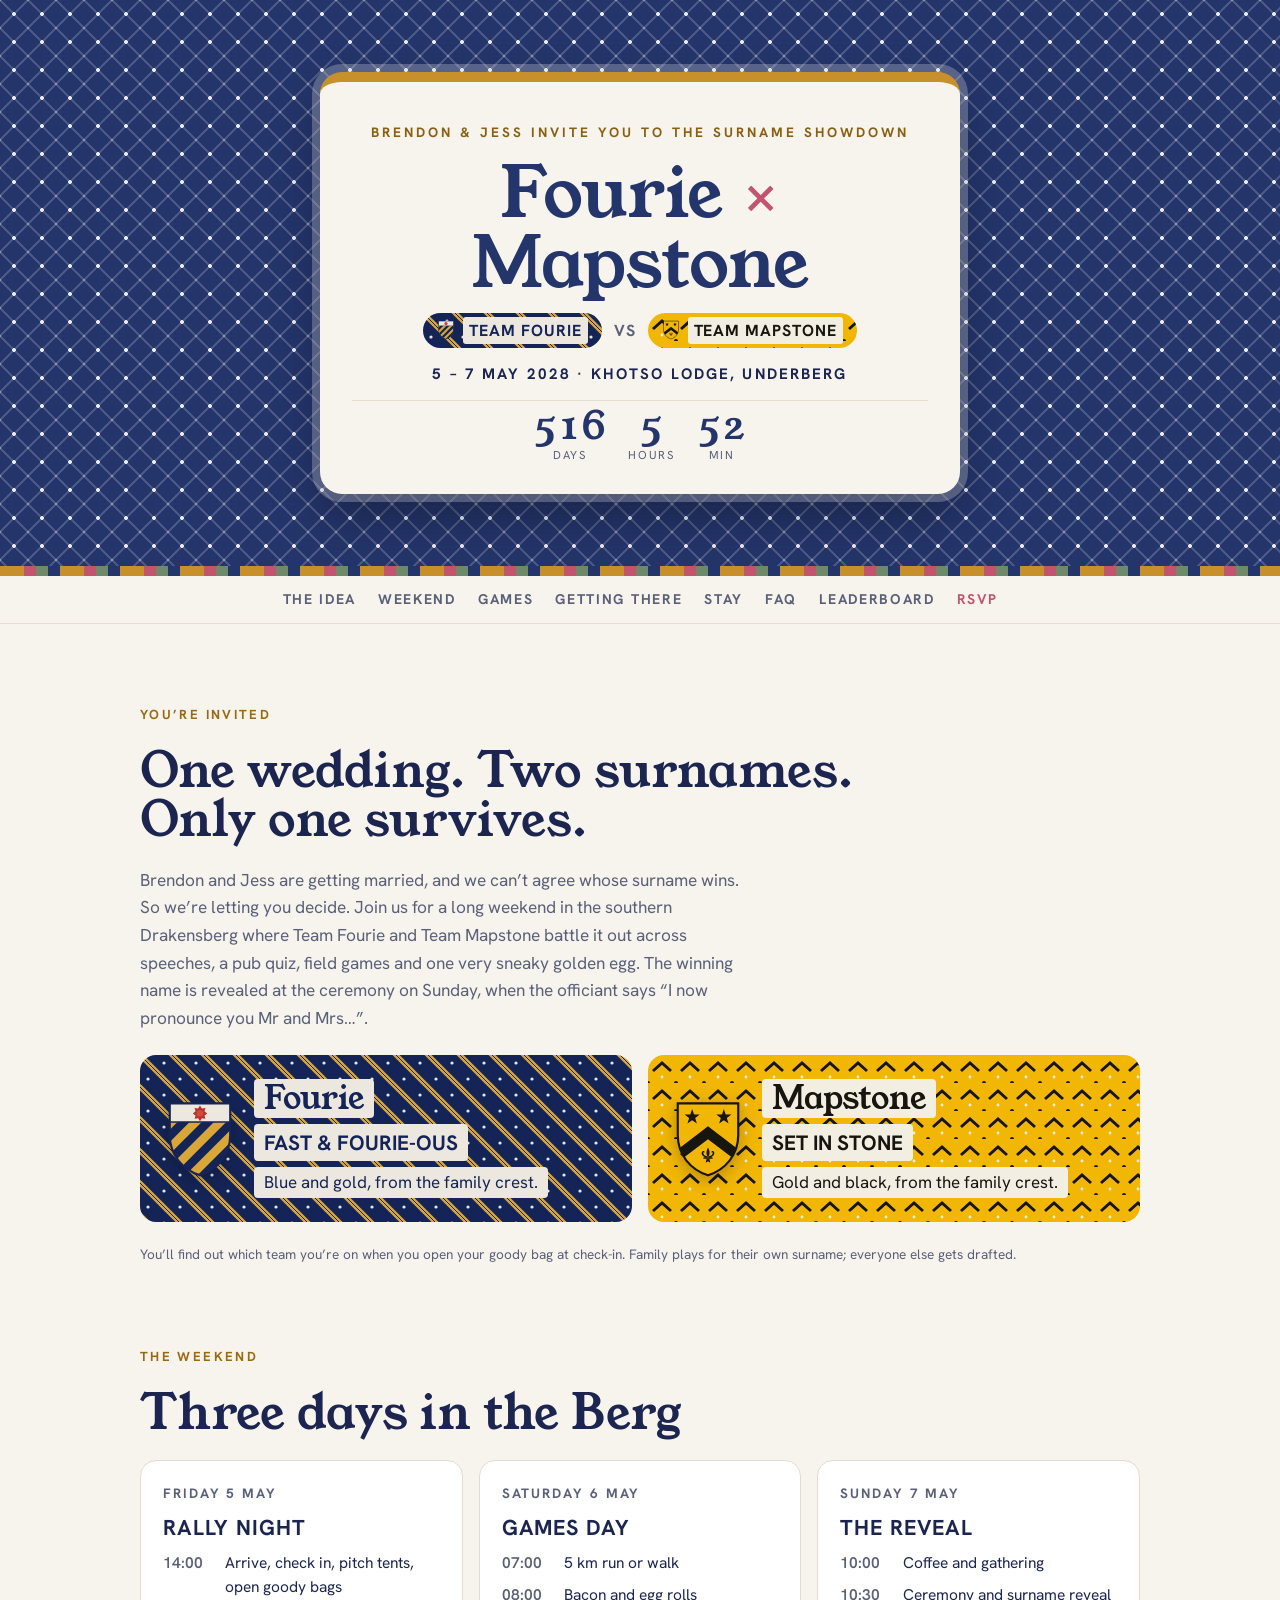
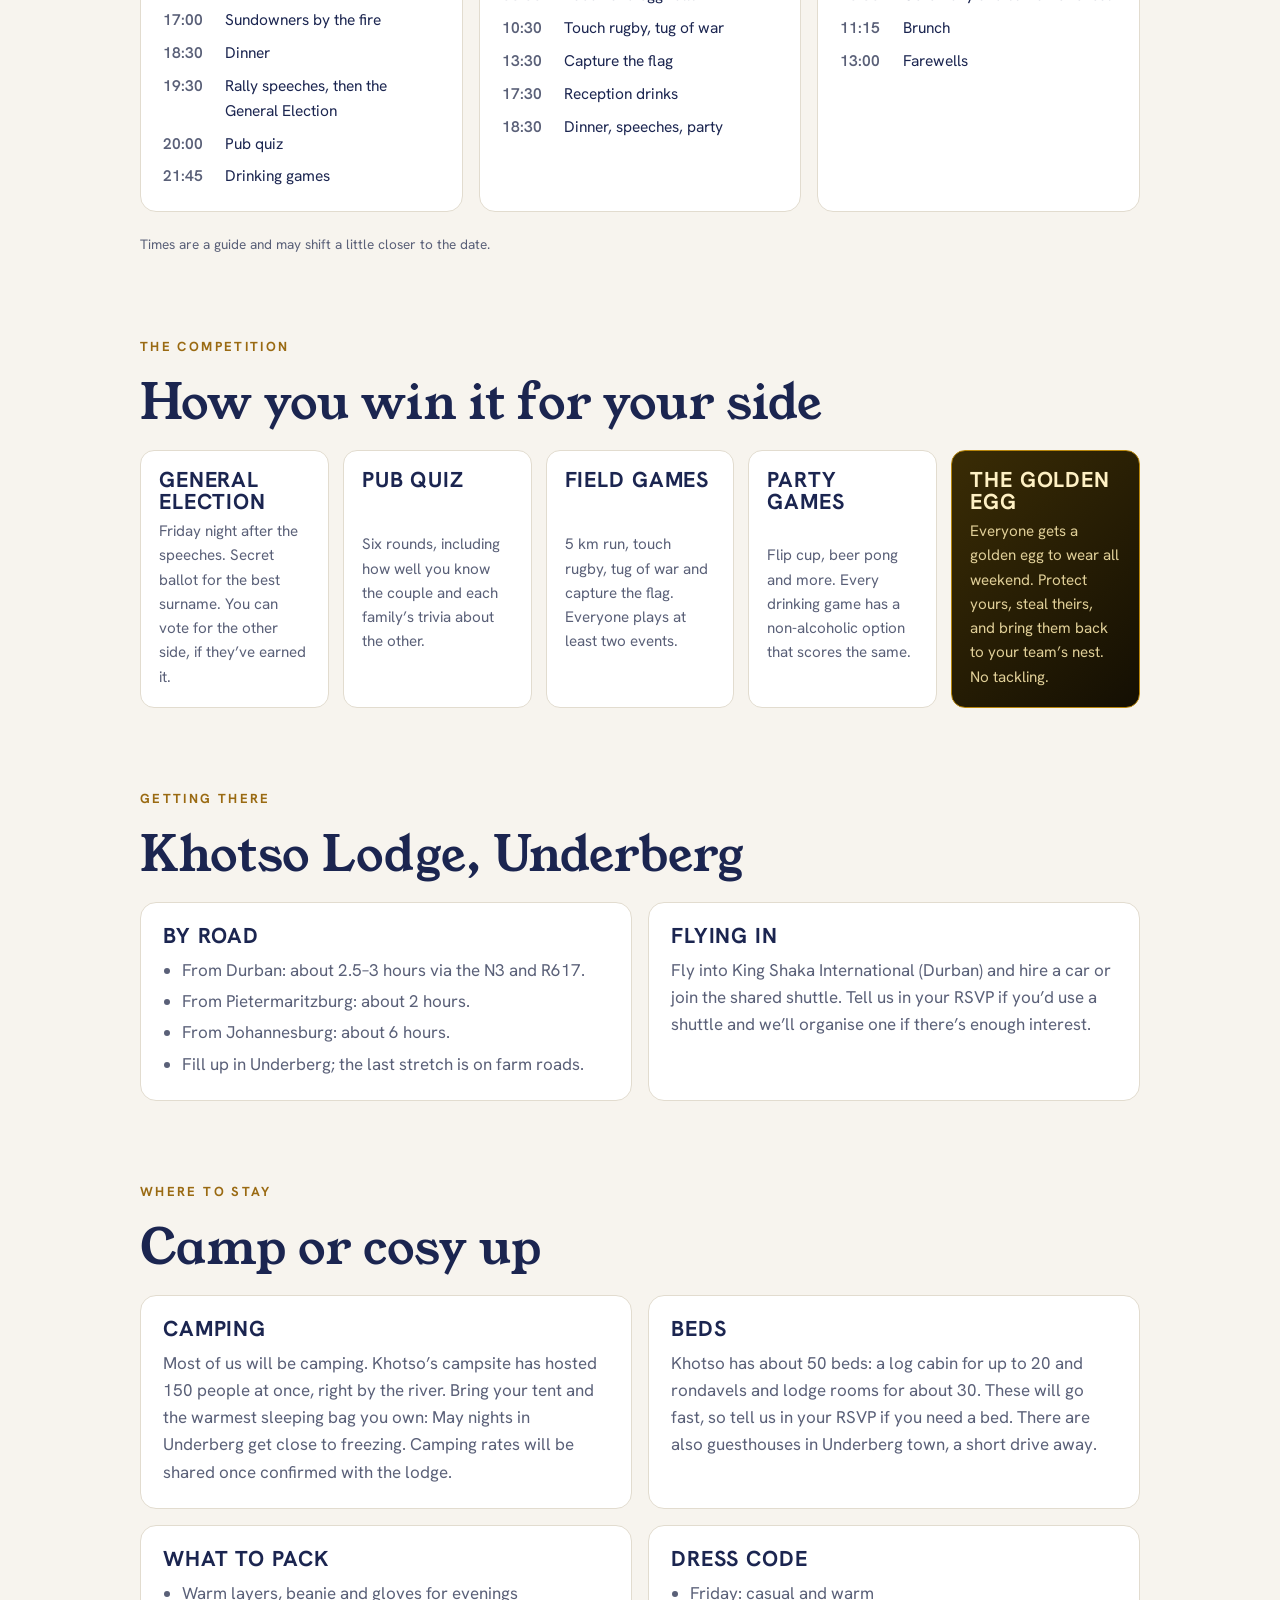
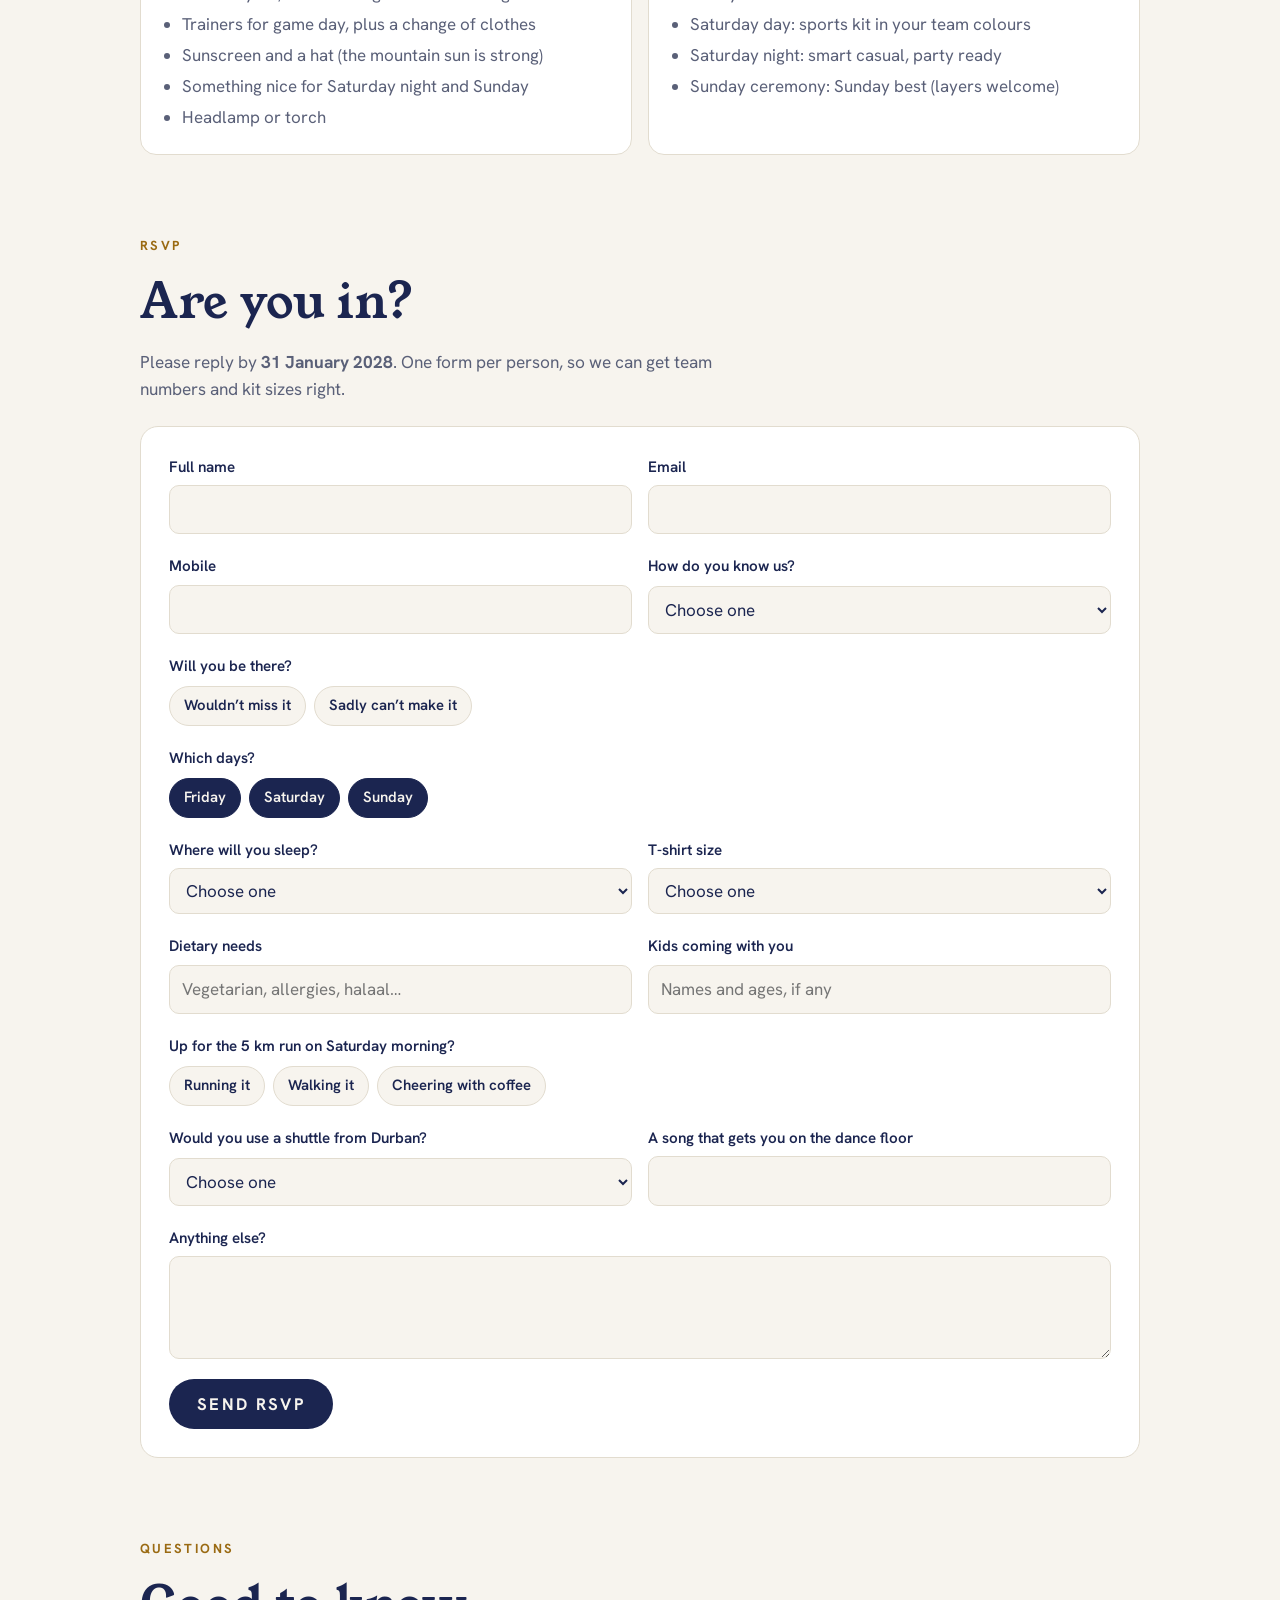
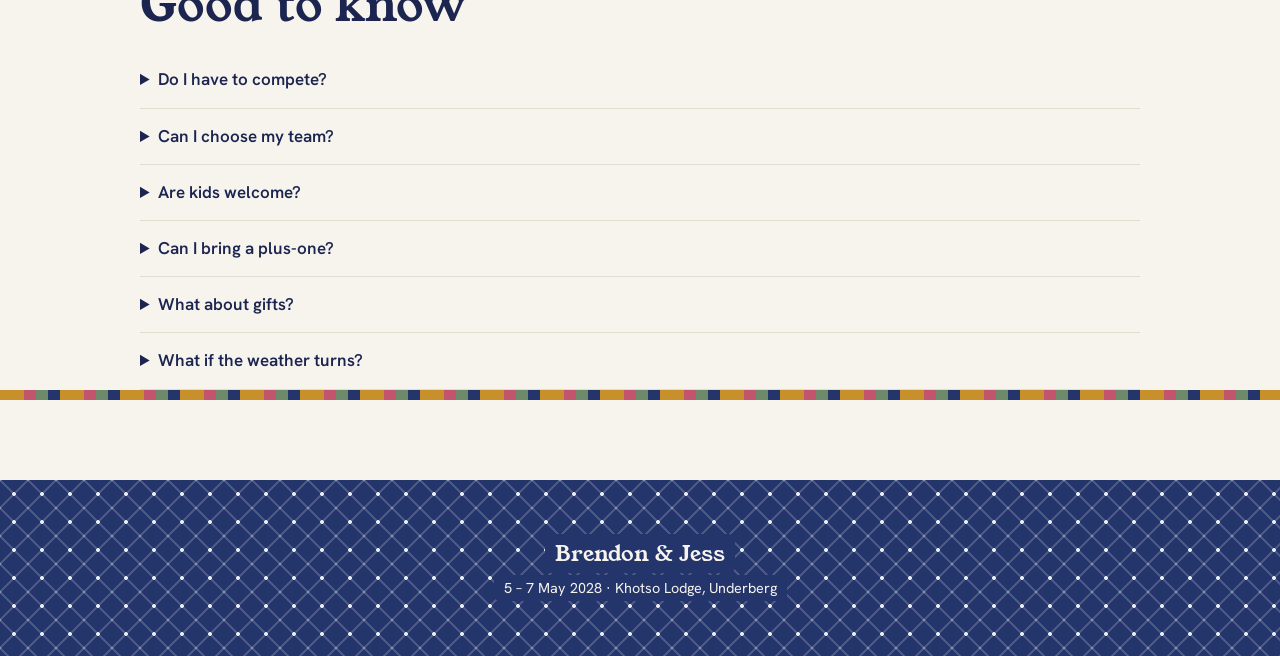
==== commit 8f5f9d02: "Use the crest's ink blue for Fourie Co-Authored-By: Claude Opus 5.5 (1M context) <noreply@anthropic." ====
--- a/index.html
+++ b/index.html
@@ -9,11 +9,11 @@
   /* Shweshwe palette: indigo print on cream, ochre and protea accents. Team blue/yellow only on team elements. */
   --bg:#F7F4EE; --surface:#ffffff; --fg:#1B2550; --muted:#5a6078; --line:#E2DCCF;
   --indigo:#24356B; --indigo-deep:#17224A; --ochre:#C8902A; --protea:#C2546E; --sage:#6F8A6A; --cream:#F7F4EE;
-  --blue:#1F3A93; --midnight:#142456; --canary:#F2B705; --ink:#17150F; --f-argent:#ECE8DF; --m-argent:#F3EEE2; --accent:#9A6A12;
+  --blue:#142456; --midnight:#142456; --canary:#F2B705; --ink:#17150F; --f-argent:#ECE8DF; --m-argent:#F3EEE2; --accent:#9A6A12;
   --slab:"Young Serif", Georgia, "Times New Roman", serif;
   --cond:"Hanken Grotesk", "Segoe UI", system-ui, sans-serif;
   --body:"Hanken Grotesk", "Segoe UI", system-ui, sans-serif;
-  --print-f:url("data:image/svg+xml,%3Csvg xmlns='http://www.w3.org/2000/svg' width='32' height='32'%3E%3Crect width='32' height='32' fill='%231F3A93'/%3E%3Cpath d='M0 0L32 32M-16 16L16 48M16 -16L48 16' stroke='%23D9A63A' stroke-width='5'/%3E%3Cpath d='M0 0L32 32M-16 16L16 48M16 -16L48 16' stroke='%23142456' stroke-width='1'/%3E%3Ccircle cx='8' cy='24' r='1.6' fill='%23ECE8DF'/%3E%3Ccircle cx='24' cy='8' r='1.6' fill='%23ECE8DF'/%3E%3C/svg%3E");
+  --print-f:url("data:image/svg+xml,%3Csvg xmlns='http://www.w3.org/2000/svg' width='32' height='32'%3E%3Crect width='32' height='32' fill='%23142456'/%3E%3Cpath d='M0 0L32 32M-16 16L16 48M16 -16L48 16' stroke='%23D9A63A' stroke-width='5'/%3E%3Cpath d='M0 0L32 32M-16 16L16 48M16 -16L48 16' stroke='%23142456' stroke-width='1'/%3E%3Ccircle cx='8' cy='24' r='1.6' fill='%23ECE8DF'/%3E%3Ccircle cx='24' cy='8' r='1.6' fill='%23ECE8DF'/%3E%3C/svg%3E");
   --print-m:url("data:image/svg+xml,%3Csvg xmlns='http://www.w3.org/2000/svg' width='28' height='28'%3E%3Crect width='28' height='28' fill='%23F2B705'/%3E%3Cpath d='M5 16L14 8L23 16' fill='none' stroke='%2317150F' stroke-width='3'/%3E%3Ccircle cx='0' cy='28' r='2' fill='%2317150F'/%3E%3Ccircle cx='28' cy='28' r='2' fill='%2317150F'/%3E%3Ccircle cx='14' cy='22' r='1.4' fill='%23F3EEE2'/%3E%3C/svg%3E");
 
 }
@@ -142,10 +142,10 @@
     <g clip-path="url(#shieldClip)">
       <rect width="100" height="110" fill="#D9A63A"/>
       <g transform="rotate(45 50 60)">
-        <rect x="-40" y="-40" width="12" height="200" fill="#1F3A93"/><rect x="-16" y="-40" width="12" height="200" fill="#1F3A93"/>
-        <rect x="8" y="-40" width="12" height="200" fill="#1F3A93"/><rect x="32" y="-40" width="12" height="200" fill="#1F3A93"/>
-        <rect x="56" y="-40" width="12" height="200" fill="#1F3A93"/><rect x="80" y="-40" width="12" height="200" fill="#1F3A93"/>
-        <rect x="104" y="-40" width="12" height="200" fill="#1F3A93"/><rect x="128" y="-40" width="12" height="200" fill="#1F3A93"/>
+        <rect x="-40" y="-40" width="12" height="200" fill="#142456"/><rect x="-16" y="-40" width="12" height="200" fill="#142456"/>
+        <rect x="8" y="-40" width="12" height="200" fill="#142456"/><rect x="32" y="-40" width="12" height="200" fill="#142456"/>
+        <rect x="56" y="-40" width="12" height="200" fill="#142456"/><rect x="80" y="-40" width="12" height="200" fill="#142456"/>
+        <rect x="104" y="-40" width="12" height="200" fill="#142456"/><rect x="128" y="-40" width="12" height="200" fill="#142456"/>
       </g>
       <rect x="0" y="0" width="100" height="32" fill="#ECE8DF"/>
       <polygon points="50,9 52.6,13.2 57.5,12.5 56.2,17 60,20 56.2,23 57.5,27.5 52.6,26.8 50,31 47.4,26.8 42.5,27.5 43.8,23 40,20 43.8,17 42.5,12.5 47.4,13.2" fill="#B8322A"/>
